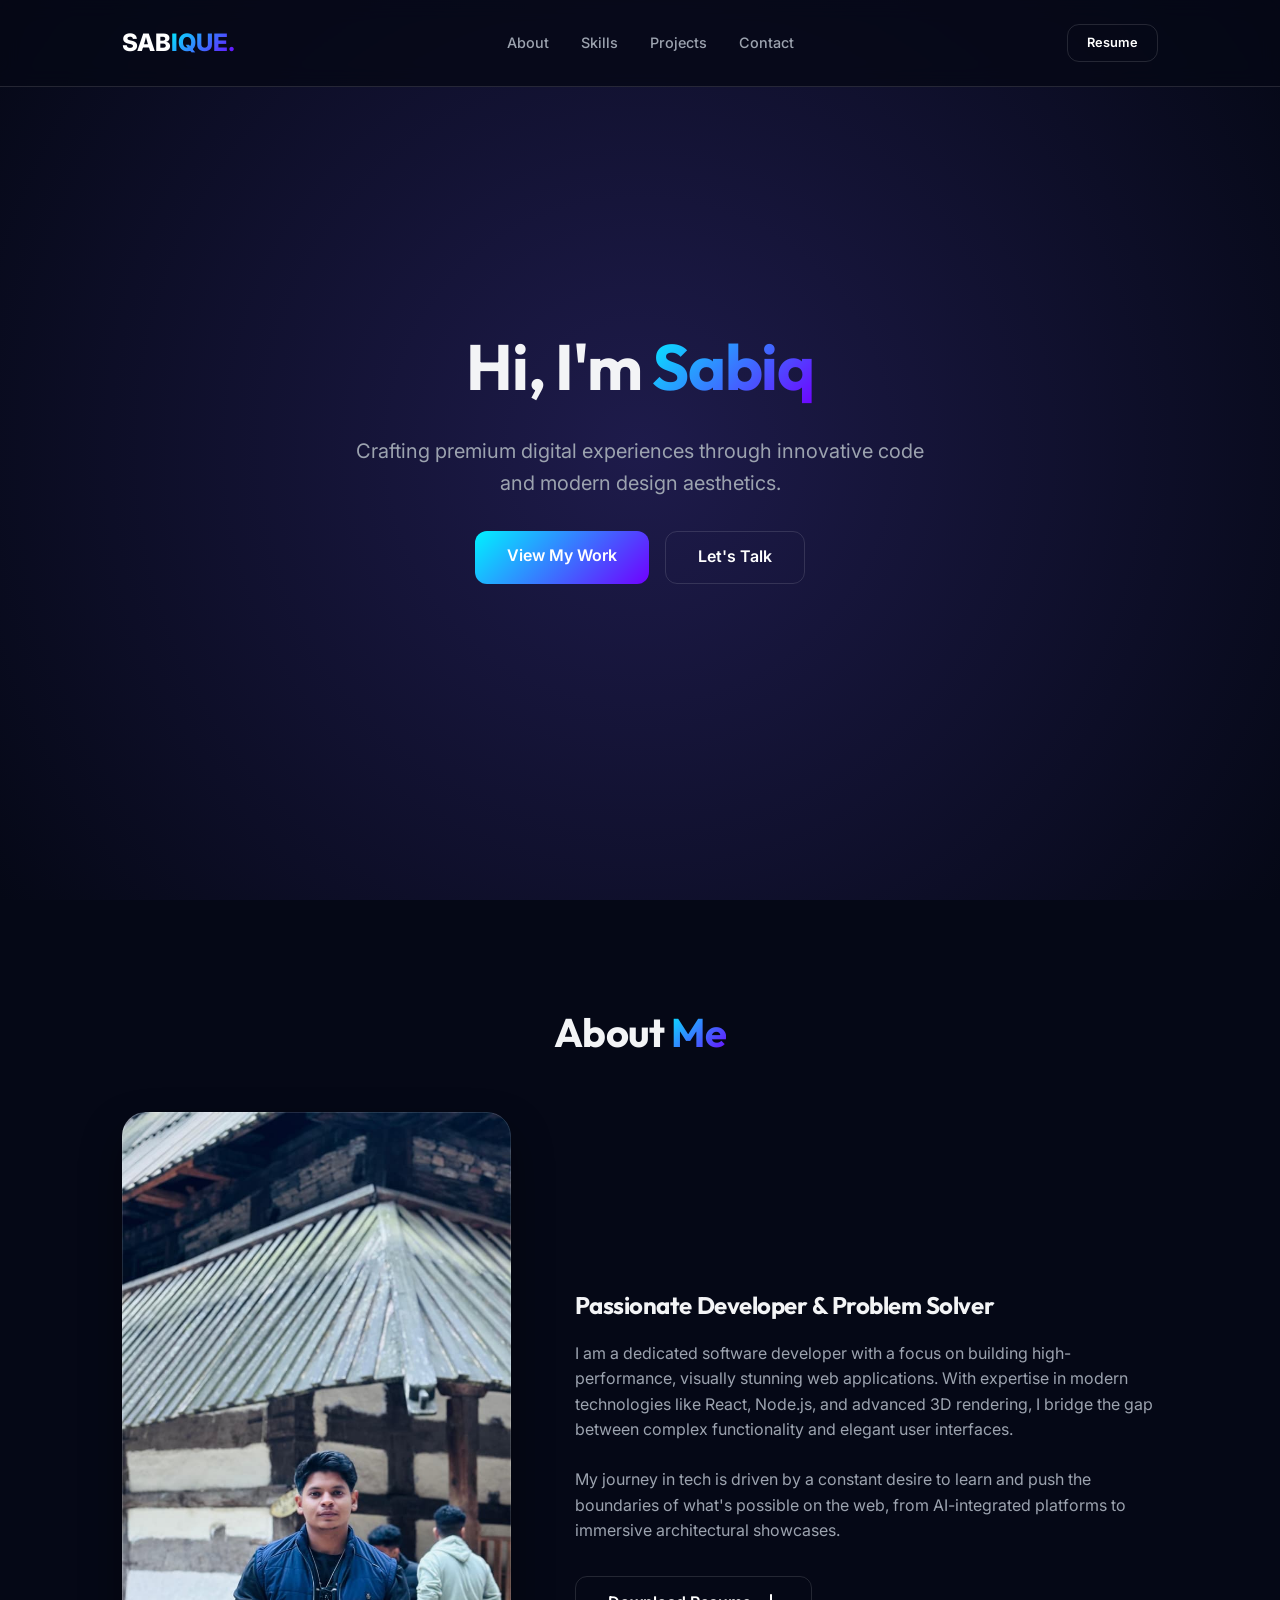
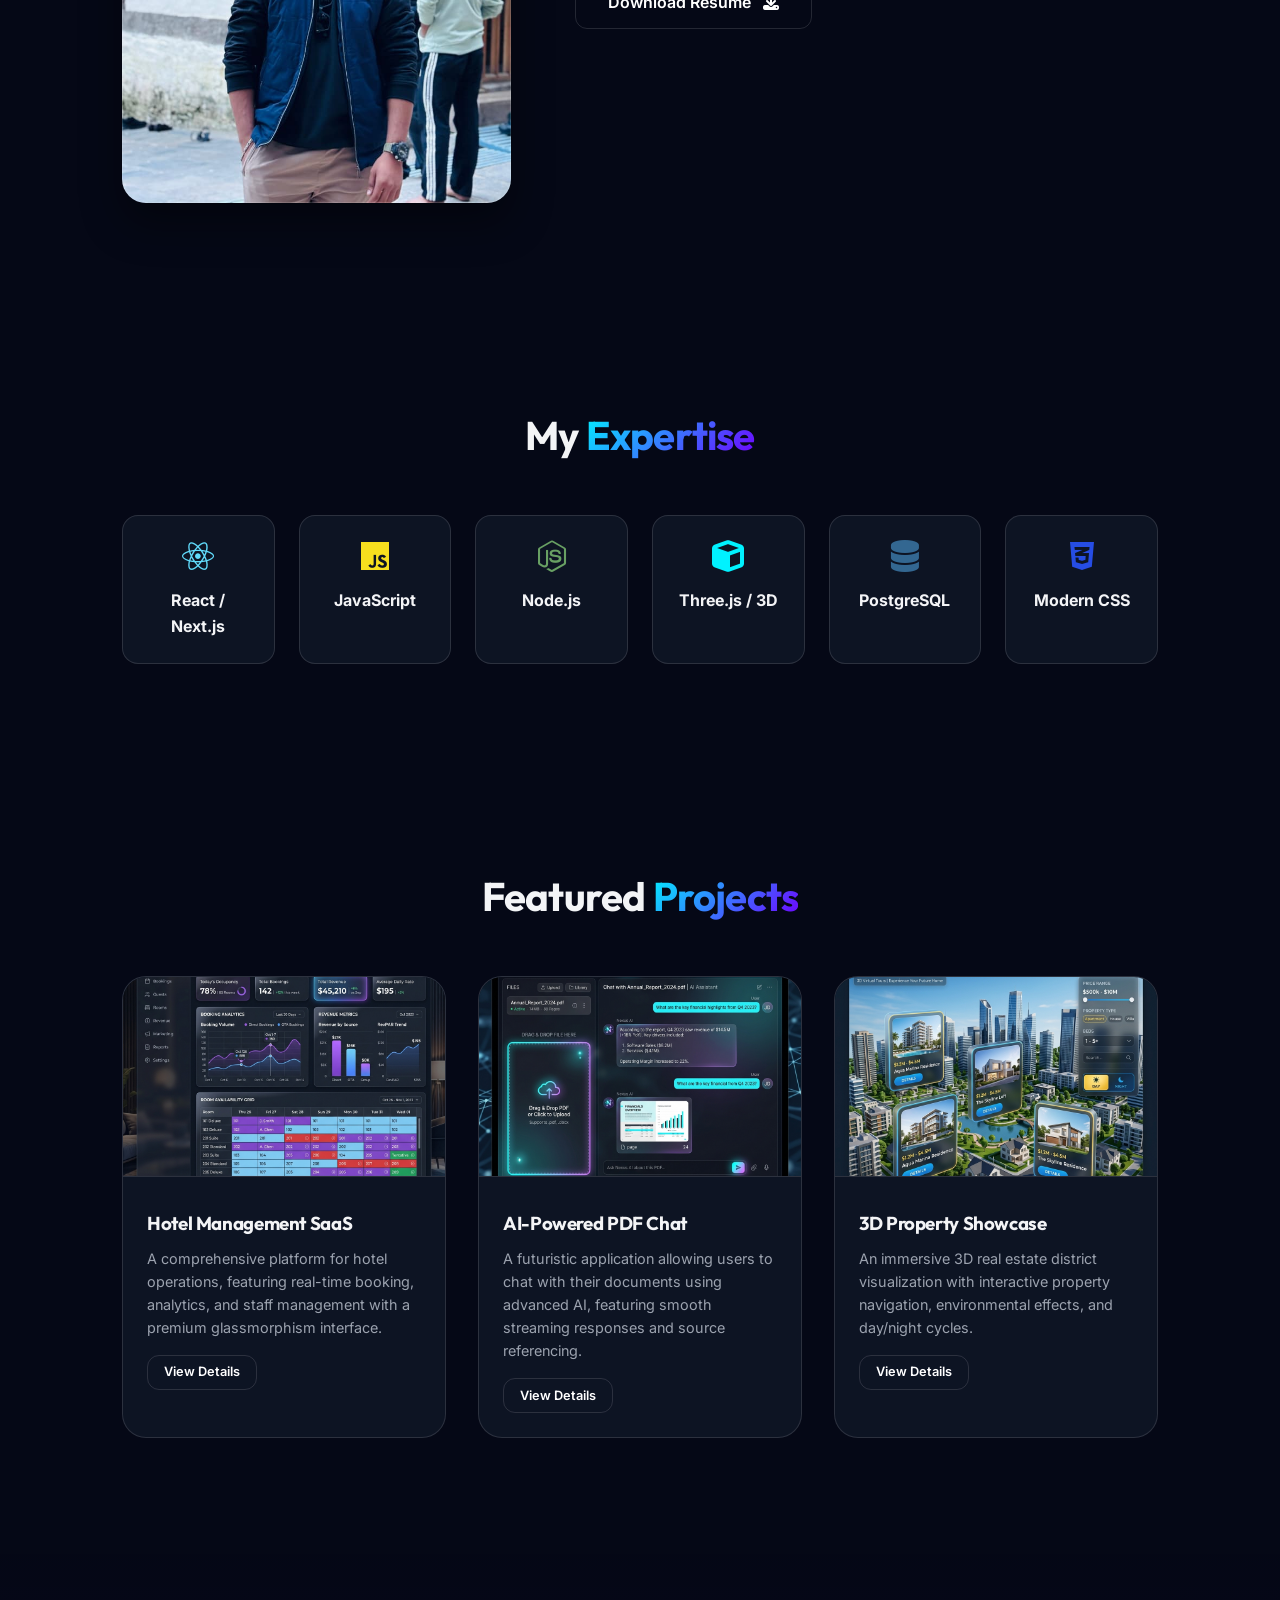
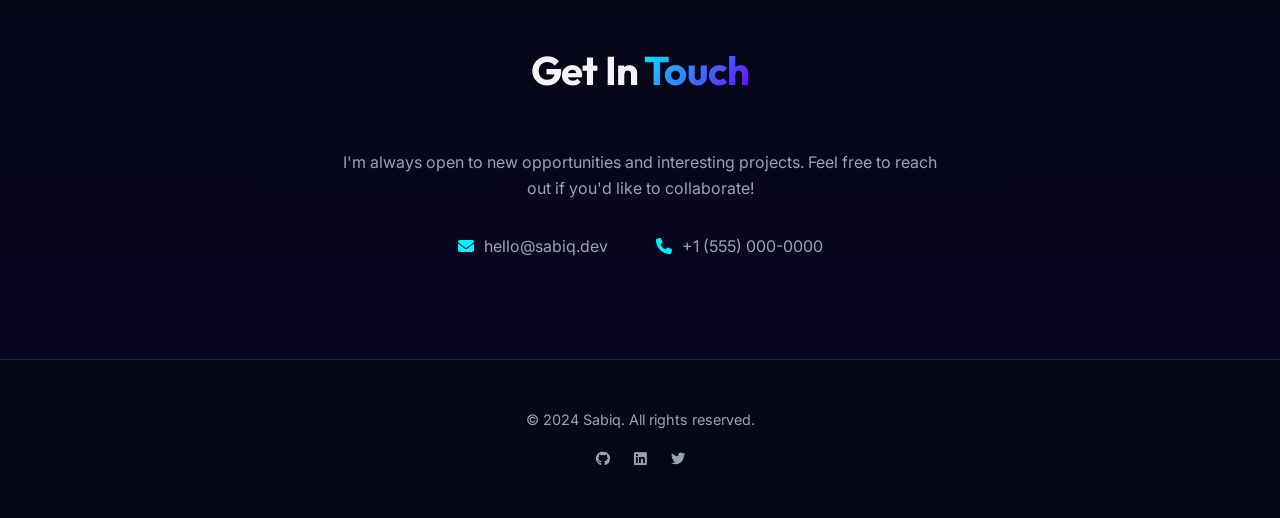
==== index.html @ 51a1b10d "Update portfolio: add downloadable resume and clean up layout" ====
<!DOCTYPE html>
<html lang="en">

<head>
    <meta charset="UTF-8">
    <meta name="viewport" content="width=device-width, initial-scale=1.0">
    <title>Sabique khan | Full Stack Developer Portfolio</title>
    <meta name="description"
        content="Personal portfolio of Sabique , a Full Stack Developer specializing in premium web experiences and AI-powered applications.">

    <!-- Google Fonts -->
    <link rel="preconnect" href="https://fonts.googleapis.com">
    <link rel="preconnect" href="https://fonts.gstatic.com" crossorigin>
    <link href="https://fonts.googleapis.com/css2?family=Inter:wght@400;500;600&family=Outfit:wght@700;800&display=swap"
        rel="stylesheet">

    <!-- Font Awesome for Icons -->
    <link rel="stylesheet" href="https://cdnjs.cloudflare.com/ajax/libs/font-awesome/6.4.0/css/all.min.css">

    <link rel="stylesheet" href="style.css">
</head>

<body>

    <header>
        <div class="container">
            <nav>
                <a href="#" class="logo">SAB<span class="gradient-text">IQUE.</span></a>
                <ul class="nav-links">
                    <li><a href="#about">About</a></li>
                    <li><a href="#skills">Skills</a></li>
                    <li><a href="#projects">Projects</a></li>
                    <li><a href="#contact">Contact</a></li>
                </ul>
                <a href="assets/resume.html" download="Sabique_Khan_Resume.html" class="btn btn-outline" style="padding: 0.5rem 1.2rem; font-size: 0.8rem;">Resume</a>
            </nav>
        </div>
    </header>

    <main>
        <!-- Hero Section -->
        <section class="hero">
            <div class="container">
                <div class="hero-content">
                    <h1>Hi, I'm <span class="gradient-text">Sabiq</span></h1>
                    <p>Crafting premium digital experiences through innovative code and modern design aesthetics.</p>
                    <div style="display: flex; gap: 1rem; justify-content: center;">
                        <a href="#projects" class="btn btn-primary">View My Work</a>
                        <a href="#contact" class="btn btn-outline">Let's Talk</a>
                    </div>
                </div>
            </div>
        </section>

        <!-- About Section -->
        <section id="about" class="section-padding">
            <div class="container">
                <h2 class="section-title">About <span class="gradient-text">Me</span></h2>
                <div class="about-grid">
                    <div class="about-image-container">
                        <img src="assets/profile.png" alt="Sabique - Software Developer">
                    </div>
                    <div class="about-text">
                        <h3>Passionate Developer & Problem Solver</h3>
                        <p>I am a dedicated software developer with a focus on building high-performance, visually
                            stunning web applications. With expertise in modern technologies like React, Node.js, and
                            advanced 3D rendering, I bridge the gap between complex functionality and elegant user
                            interfaces.</p>
                        <p>My journey in tech is driven by a constant desire to learn and push the boundaries of what's
                            possible on the web, from AI-integrated platforms to immersive architectural showcases.</p>
                        <div style="margin-top: 2rem;">
                            <a href="assets/resume.html" download="Sabique_Khan_Resume.html" class="btn btn-outline">Download Resume <i class="fa-solid fa-download"
                                    style="margin-left: 8px;"></i></a>
                        </div>
                    </div>
                </div>
            </div>
        </section>

        <!-- Skills Section -->
        <section id="skills" class="section-padding">
            <div class="container">
                <h2 class="section-title">My <span class="gradient-text">Expertise</span></h2>
                <div class="skills-grid">
                    <div class="skill-card">
                        <i class="fa-brands fa-react" style="color: #61dbfb;"></i>
                        <h4>React / Next.js</h4>
                    </div>
                    <div class="skill-card">
                        <i class="fa-brands fa-js" style="color: #f7df1e;"></i>
                        <h4>JavaScript</h4>
                    </div>
                    <div class="skill-card">
                        <i class="fa-brands fa-node-js" style="color: #68a063;"></i>
                        <h4>Node.js</h4>
                    </div>
                    <div class="skill-card">
                        <i class="fa-solid fa-cube" style="color: #00f2ff;"></i>
                        <h4>Three.js / 3D</h4>
                    </div>
                    <div class="skill-card">
                        <i class="fa-solid fa-database" style="color: #336791;"></i>
                        <h4>PostgreSQL</h4>
                    </div>
                    <div class="skill-card">
                        <i class="fa-brands fa-css3-alt" style="color: #264de4;"></i>
                        <h4>Modern CSS</h4>
                    </div>
                </div>
            </div>
        </section>

        <!-- Projects Section -->
        <section id="projects" class="section-padding">
            <div class="container">
                <h2 class="section-title">Featured <span class="gradient-text">Projects</span></h2>
                <div class="projects-grid">
                    <!-- Project 1 -->
                    <div class="project-card">
                        <img src="assets/project1.png" alt="Hotel Management SaaS" class="project-img">
                        <div class="project-info">
                            <h3>Hotel Management SaaS</h3>
                            <p>A comprehensive platform for hotel operations, featuring real-time booking, analytics,
                                and staff management with a premium glassmorphism interface.</p>
                            <a href="#" class="btn btn-outline" style="padding: 0.4rem 1rem; font-size: 0.8rem;">View
                                Details</a>
                        </div>
                    </div>
                    <!-- Project 2 -->
                    <div class="project-card">
                        <img src="assets/project2.png" alt="AI PDF Chat App" class="project-img">
                        <div class="project-info">
                            <h3>AI-Powered PDF Chat</h3>
                            <p>A futuristic application allowing users to chat with their documents using advanced AI,
                                featuring smooth streaming responses and source referencing.</p>
                            <a href="#" class="btn btn-outline" style="padding: 0.4rem 1rem; font-size: 0.8rem;">View
                                Details</a>
                        </div>
                    </div>
                    <!-- Project 3 -->
                    <div class="project-card">
                        <img src="assets/project3.png" alt="3D Real Estate Showcase" class="project-img">
                        <div class="project-info">
                            <h3>3D Property Showcase</h3>
                            <p>An immersive 3D real estate district visualization with interactive property navigation,
                                environmental effects, and day/night cycles.</p>
                            <a href="#" class="btn btn-outline" style="padding: 0.4rem 1rem; font-size: 0.8rem;">View
                                Details</a>
                        </div>
                    </div>
                </div>
            </div>
        </section>

        <!-- Contact & Resume Section -->
        <section id="contact" class="section-padding cta-section">
            <div class="container">
                <h2 class="section-title">Get In <span class="gradient-text">Touch</span></h2>
                <p style="color: var(--text-secondary); max-width: 600px; margin: 0 auto 2rem;">I'm always open to new
                    opportunities and interesting projects. Feel free to reach out if you'd like to collaborate!</p>

                <div class="contact-info">
                    <div class="contact-item">
                        <i class="fa-solid fa-envelope"></i>
                        <span>hello@sabiq.dev</span>
                    </div>
                    <div class="contact-item">
                        <i class="fa-solid fa-phone"></i>
                        <span>+1 (555) 000-0000</span>
                    </div>
                </div>


            </div>
        </section>
    </main>

    <footer>
        <div class="container">
            <p>&copy; 2024 Sabiq. All rights reserved.</p>
            <div style="margin-top: 1rem; display: flex; justify-content: center; gap: 1.5rem;">
                <a href="#" style="color: var(--text-secondary); text-decoration: none;"><i
                        class="fa-brands fa-github"></i></a>
                <a href="#" style="color: var(--text-secondary); text-decoration: none;"><i
                        class="fa-brands fa-linkedin"></i></a>
                <a href="#" style="color: var(--text-secondary); text-decoration: none;"><i
                        class="fa-brands fa-twitter"></i></a>
            </div>
        </div>
    </footer>

</body>

</html>
---- style.css ----
:root {
  --bg-color: #050816;
  --card-bg: rgba(17, 25, 40, 0.75);
  --glass-border: rgba(255, 255, 255, 0.125);
  --text-primary: #f3f4f6;
  --text-secondary: #9ca3af;
  --accent-primary: #00f2ff;
  --accent-secondary: #7000ff;
  --gradient-main: linear-gradient(135deg, var(--accent-primary), var(--accent-secondary));
  --font-main: 'Inter', system-ui, -apple-system, sans-serif;
  --font-heading: 'Outfit', sans-serif;
}

* {
  margin: 0;
  padding: 0;
  box-sizing: border-box;
}

html {
  scroll-behavior: smooth;
}

body {
  background-color: var(--bg-color);
  color: var(--text-primary);
  font-family: var(--font-main);
  line-height: 1.6;
  overflow-x: hidden;
}

/* Background Animation */
body::before {
  content: '';
  position: fixed;
  top: 0;
  left: 0;
  width: 100%;
  height: 100%;
  background: radial-gradient(circle at 50% 50%, #1e1b4b 0%, #050816 100%);
  z-index: -1;
}

.container {
  max-width: 1100px;
  margin: 0 auto;
  padding: 0 2rem;
}

/* Typography */
h1, h2, h3 {
  font-family: var(--font-heading);
  font-weight: 700;
  letter-spacing: -0.02em;
}

.gradient-text {
  background: var(--gradient-main);
  -webkit-background-clip: text;
  -webkit-text-fill-color: transparent;
  background-clip: text;
}

/* Header & Nav */
header {
  position: fixed;
  top: 0;
  width: 100%;
  padding: 1.5rem 0;
  z-index: 1000;
  background: rgba(5, 8, 22, 0.8);
  backdrop-filter: blur(10px);
  border-bottom: 1px solid var(--glass-border);
}

nav {
  display: flex;
  justify-content: space-between;
  align-items: center;
}

.logo {
  font-size: 1.5rem;
  font-weight: 800;
  text-decoration: none;
  color: #fff;
}

.nav-links {
  display: flex;
  gap: 2rem;
  list-style: none;
}

.nav-links a {
  text-decoration: none;
  color: var(--text-secondary);
  font-size: 0.9rem;
  font-weight: 500;
  transition: color 0.3s ease;
}

.nav-links a:hover {
  color: var(--accent-primary);
}

/* Hero Section */
.hero {
  height: 100vh;
  display: flex;
  align-items: center;
  justify-content: center;
  text-align: center;
}

.hero-content h1 {
  font-size: 4rem;
  margin-bottom: 1rem;
  animation: fadeInDown 0.8s ease-out;
}

.hero-content p {
  font-size: 1.25rem;
  color: var(--text-secondary);
  max-width: 600px;
  margin: 0 auto 2rem;
  animation: fadeInUp 0.8s ease-out 0.2s backwards;
}

/* About Section */
.section-padding {
  padding: 100px 0;
}

.section-title {
  font-size: 2.5rem;
  margin-bottom: 3rem;
  text-align: center;
}

.about-grid {
  display: grid;
  grid-template-columns: 1fr 1.5fr;
  gap: 4rem;
  align-items: center;
}

.about-image-container {
  position: relative;
  border-radius: 24px;
  overflow: hidden;
  box-shadow: 0 20px 40px rgba(0,0,0,0.4);
}

.about-image-container::after {
  content: '';
  position: absolute;
  inset: 0;
  border: 1px solid var(--glass-border);
  border-radius: 24px;
}

.about-image-container img {
  width: 100%;
  display: block;
  transition: transform 0.5s ease;
}

.about-image-container:hover img {
  transform: scale(1.05);
}

.about-text h3 {
  font-size: 1.5rem;
  margin-bottom: 1rem;
}

.about-text p {
  color: var(--text-secondary);
  margin-bottom: 1.5rem;
}

/* Skills Section */
.skills-grid {
  display: grid;
  grid-template-columns: repeat(auto-fit, minmax(150px, 1fr));
  gap: 1.5rem;
}

.skill-card {
  background: var(--card-bg);
  border: 1px solid var(--glass-border);
  padding: 1.5rem;
  border-radius: 16px;
  text-align: center;
  transition: all 0.3s ease;
}

.skill-card:hover {
  transform: translateY(-5px);
  border-color: var(--accent-primary);
  box-shadow: 0 10px 20px rgba(0, 242, 255, 0.1);
}

.skill-card i {
  font-size: 2rem;
  margin-bottom: 1rem;
  display: block;
}

/* Projects Section */
.projects-grid {
  display: grid;
  grid-template-columns: repeat(auto-fit, minmax(320px, 1fr));
  gap: 2rem;
}

.project-card {
  background: var(--card-bg);
  border: 1px solid var(--glass-border);
  border-radius: 24px;
  overflow: hidden;
  transition: all 0.3s ease;
}

.project-card:hover {
  transform: translateY(-10px);
  border-color: var(--accent-secondary);
}

.project-img {
  width: 100%;
  height: 200px;
  object-fit: cover;
  border-bottom: 1px solid var(--glass-border);
}

.project-info {
  padding: 1.5rem;
}

.project-info h3 {
  margin-bottom: 0.5rem;
}

.project-info p {
  color: var(--text-secondary);
  font-size: 0.9rem;
  margin-bottom: 1rem;
}

/* Buttons */
.btn {
  display: inline-block;
  padding: 0.8rem 2rem;
  border-radius: 12px;
  text-decoration: none;
  font-weight: 600;
  transition: all 0.3s ease;
  cursor: pointer;
}

.btn-primary {
  background: var(--gradient-main);
  color: white;
  border: none;
}

.btn-primary:hover {
  opacity: 0.9;
  transform: scale(1.05);
}

.btn-outline {
  border: 1px solid var(--glass-border);
  color: white;
}

.btn-outline:hover {
  background: rgba(255,255,255,0.05);
  border-color: var(--accent-primary);
}

/* Contact & Resume */
.cta-section {
  text-align: center;
  background: linear-gradient(to bottom, transparent, rgba(112, 0, 255, 0.05));
}

.contact-info {
  margin-top: 2rem;
  display: flex;
  justify-content: center;
  gap: 3rem;
}

.contact-item {
  display: flex;
  align-items: center;
  gap: 10px;
  color: var(--text-secondary);
}

.contact-item i {
  color: var(--accent-primary);
}

/* Footer */
footer {
  padding: 3rem 0;
  text-align: center;
  border-top: 1px solid var(--glass-border);
  color: var(--text-secondary);
  font-size: 0.9rem;
}

/* Animations */
@keyframes fadeInDown {
  from { opacity: 0; transform: translateY(-30px); }
  to { opacity: 1; transform: translateY(0); }
}

@keyframes fadeInUp {
  from { opacity: 0; transform: translateY(30px); }
  to { opacity: 1; transform: translateY(0); }
}

/* Responsive */
@media (max-width: 768px) {
  .about-grid { grid-template-columns: 1fr; }
  .hero-content h1 { font-size: 2.5rem; }
  .nav-links { display: none; }
}
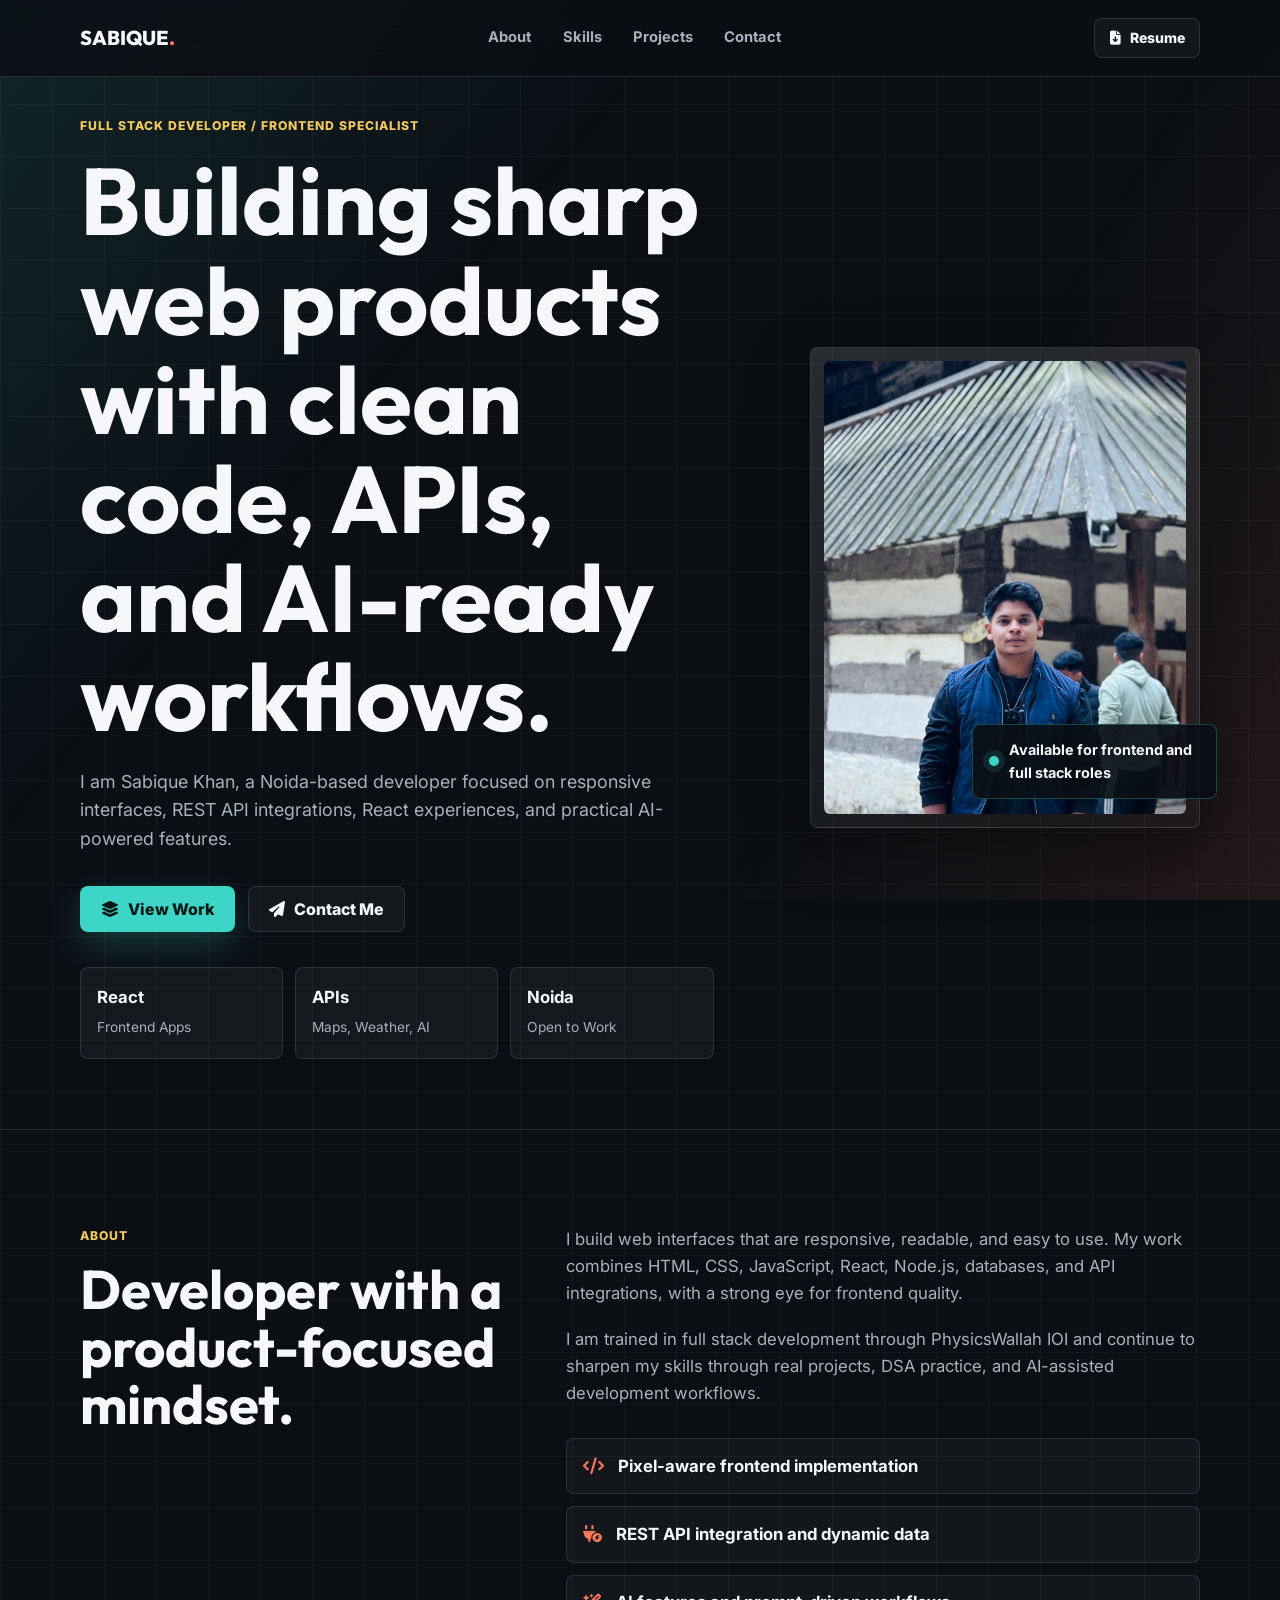
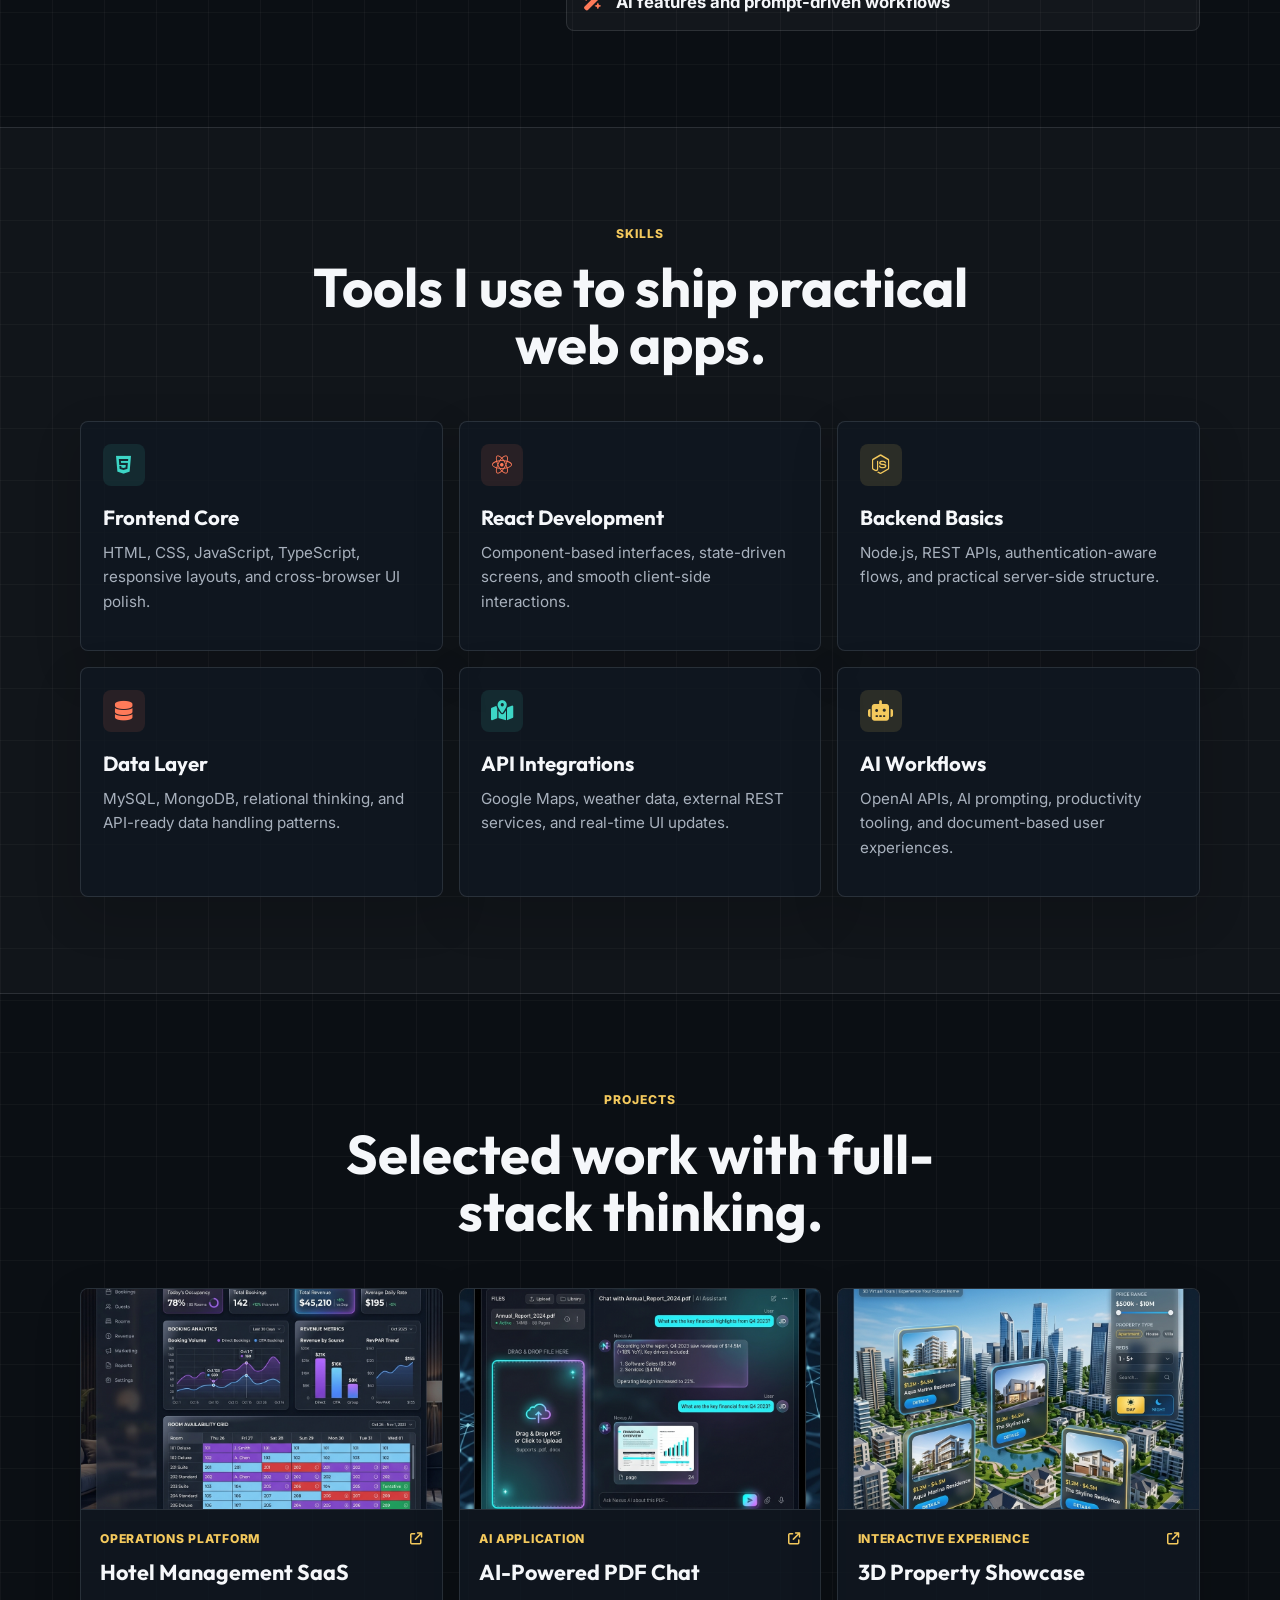
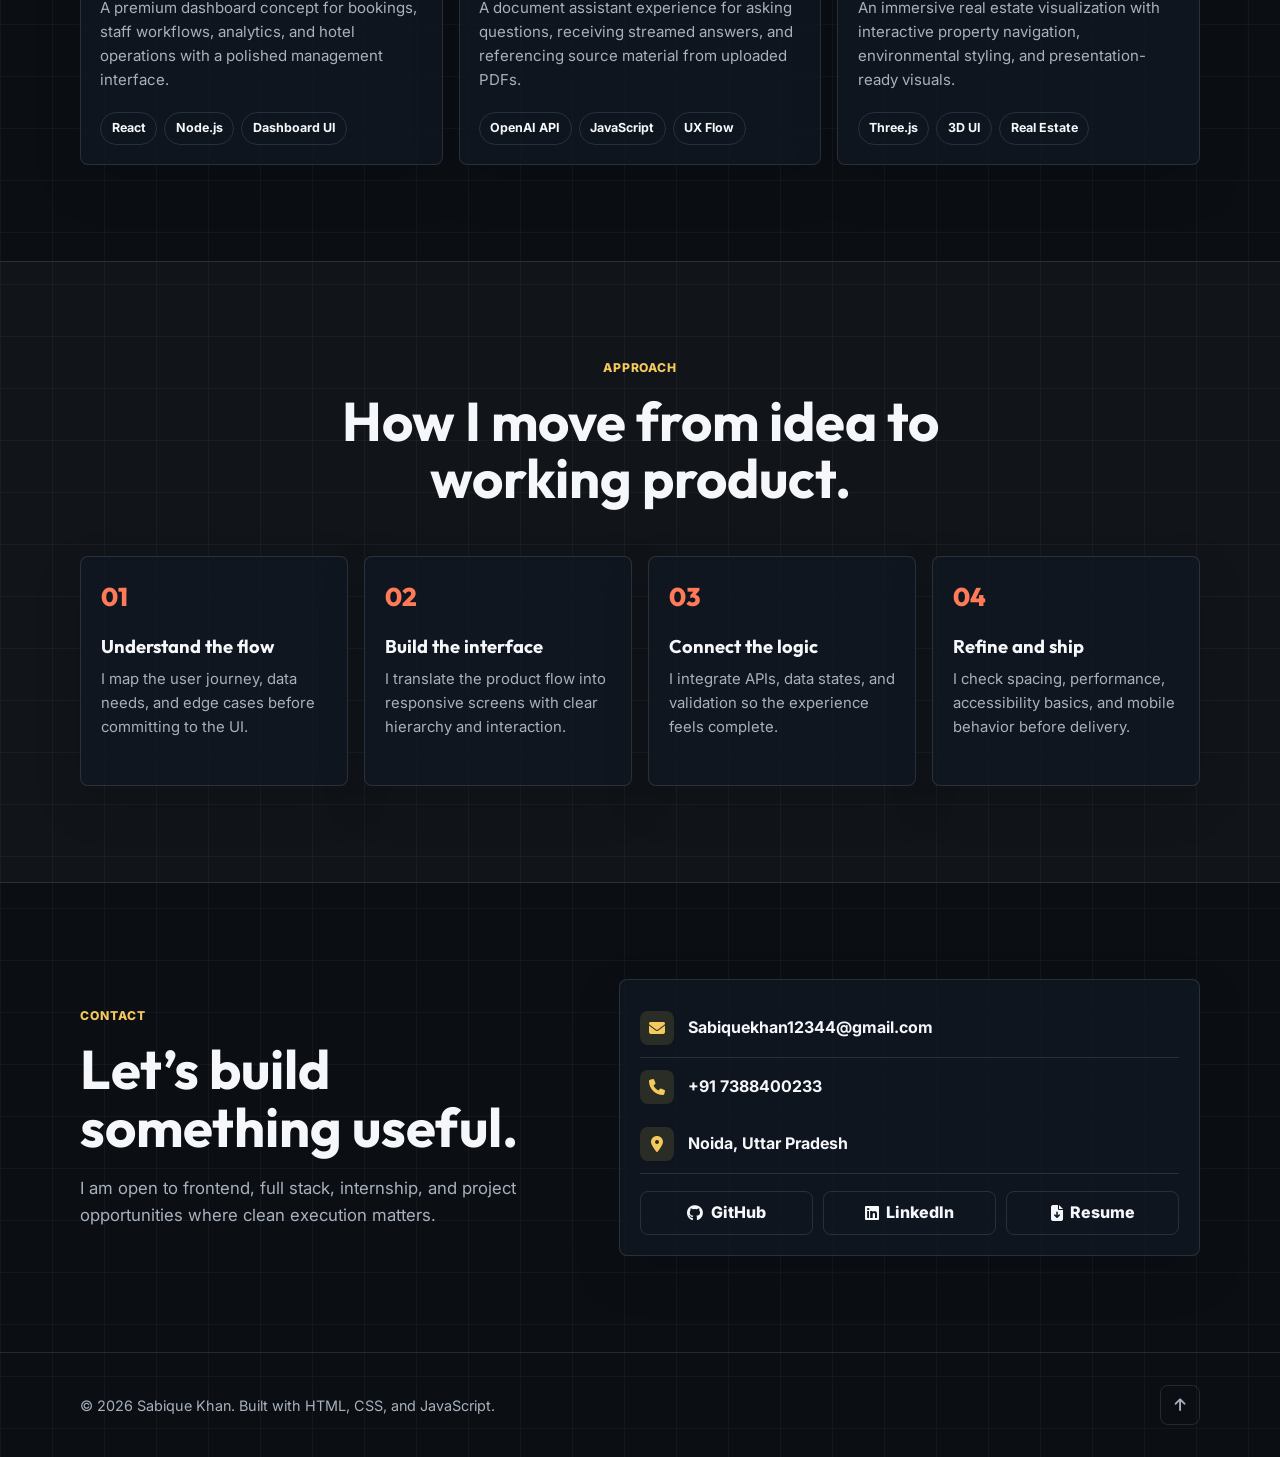
==== commit 84cd6754: "Upgrade portfolio design" ====
--- a/index.html
+++ b/index.html
@@ -4,191 +4,346 @@
 <head>
     <meta charset="UTF-8">
     <meta name="viewport" content="width=device-width, initial-scale=1.0">
-    <title>Sabique khan | Full Stack Developer Portfolio</title>
+    <title>Sabique Khan | Full Stack Developer</title>
     <meta name="description"
-        content="Personal portfolio of Sabique , a Full Stack Developer specializing in premium web experiences and AI-powered applications.">
-
-    <!-- Google Fonts -->
+        content="Portfolio of Sabique Khan, a full stack developer building responsive web apps, API integrations, AI-powered tools, and polished frontend experiences.">
+
     <link rel="preconnect" href="https://fonts.googleapis.com">
     <link rel="preconnect" href="https://fonts.gstatic.com" crossorigin>
-    <link href="https://fonts.googleapis.com/css2?family=Inter:wght@400;500;600&family=Outfit:wght@700;800&display=swap"
+    <link href="https://fonts.googleapis.com/css2?family=Inter:wght@400;500;600;700;800&family=Outfit:wght@700;800&display=swap"
         rel="stylesheet">
-
-    <!-- Font Awesome for Icons -->
     <link rel="stylesheet" href="https://cdnjs.cloudflare.com/ajax/libs/font-awesome/6.4.0/css/all.min.css">
-
     <link rel="stylesheet" href="style.css">
 </head>
 
 <body>
-
-    <header>
+    <a class="skip-link" href="#main">Skip to content</a>
+
+    <header class="site-header">
         <div class="container">
-            <nav>
-                <a href="#" class="logo">SAB<span class="gradient-text">IQUE.</span></a>
+            <nav class="nav" aria-label="Primary navigation">
+                <a href="#" class="logo" aria-label="Sabique Khan home">SABIQUE<span>.</span></a>
+                <button class="nav-toggle" type="button" aria-label="Open navigation" aria-expanded="false">
+                    <i class="fa-solid fa-bars"></i>
+                </button>
                 <ul class="nav-links">
                     <li><a href="#about">About</a></li>
                     <li><a href="#skills">Skills</a></li>
                     <li><a href="#projects">Projects</a></li>
                     <li><a href="#contact">Contact</a></li>
                 </ul>
-                <a href="assets/resume.html" download="Sabique_Khan_Resume.html" class="btn btn-outline" style="padding: 0.5rem 1.2rem; font-size: 0.8rem;">Resume</a>
+                <a href="assets/resume.html" download="Sabique_Khan_Resume.html" class="btn btn-compact btn-outline">
+                    <i class="fa-solid fa-file-arrow-down"></i>
+                    Resume
+                </a>
             </nav>
         </div>
     </header>
 
-    <main>
-        <!-- Hero Section -->
-        <section class="hero">
+    <main id="main">
+        <section class="hero section-band">
+            <div class="container hero-grid">
+                <div class="hero-content">
+                    <p class="eyebrow">Full Stack Developer / Frontend Specialist</p>
+                    <h1>Building sharp web products with clean code, APIs, and AI-ready workflows.</h1>
+                    <p class="hero-copy">
+                        I am Sabique Khan, a Noida-based developer focused on responsive interfaces, REST API
+                        integrations, React experiences, and practical AI-powered features.
+                    </p>
+                    <div class="hero-actions" aria-label="Portfolio actions">
+                        <a href="#projects" class="btn btn-primary">
+                            <i class="fa-solid fa-layer-group"></i>
+                            View Work
+                        </a>
+                        <a href="mailto:Sabiquekhan12344@gmail.com" class="btn btn-outline">
+                            <i class="fa-solid fa-paper-plane"></i>
+                            Contact Me
+                        </a>
+                    </div>
+                    <div class="hero-meta" aria-label="Quick profile facts">
+                        <div>
+                            <strong>React</strong>
+                            <span>Frontend Apps</span>
+                        </div>
+                        <div>
+                            <strong>APIs</strong>
+                            <span>Maps, Weather, AI</span>
+                        </div>
+                        <div>
+                            <strong>Noida</strong>
+                            <span>Open to Work</span>
+                        </div>
+                    </div>
+                </div>
+
+                <div class="hero-visual" aria-label="Sabique Khan profile card">
+                    <img src="assets/profile.png" alt="Sabique Khan portrait">
+                    <div class="availability-card">
+                        <span class="status-dot"></span>
+                        Available for frontend and full stack roles
+                    </div>
+                </div>
+            </div>
+        </section>
+
+        <section id="about" class="section-padding">
+            <div class="container two-column">
+                <div>
+                    <p class="eyebrow">About</p>
+                    <h2 class="section-title align-left">Developer with a product-focused mindset.</h2>
+                </div>
+                <div class="about-copy">
+                    <p>
+                        I build web interfaces that are responsive, readable, and easy to use. My work combines HTML,
+                        CSS, JavaScript, React, Node.js, databases, and API integrations, with a strong eye for frontend
+                        quality.
+                    </p>
+                    <p>
+                        I am trained in full stack development through PhysicsWallah IOI and continue to sharpen my
+                        skills through real projects, DSA practice, and AI-assisted development workflows.
+                    </p>
+                    <div class="about-highlights">
+                        <div>
+                            <i class="fa-solid fa-code"></i>
+                            <span>Pixel-aware frontend implementation</span>
+                        </div>
+                        <div>
+                            <i class="fa-solid fa-plug-circle-bolt"></i>
+                            <span>REST API integration and dynamic data</span>
+                        </div>
+                        <div>
+                            <i class="fa-solid fa-wand-magic-sparkles"></i>
+                            <span>AI features and prompt-driven workflows</span>
+                        </div>
+                    </div>
+                </div>
+            </div>
+        </section>
+
+        <section id="skills" class="section-padding muted-section">
             <div class="container">
-                <div class="hero-content">
-                    <h1>Hi, I'm <span class="gradient-text">Sabiq</span></h1>
-                    <p>Crafting premium digital experiences through innovative code and modern design aesthetics.</p>
-                    <div style="display: flex; gap: 1rem; justify-content: center;">
-                        <a href="#projects" class="btn btn-primary">View My Work</a>
-                        <a href="#contact" class="btn btn-outline">Let's Talk</a>
-                    </div>
-                </div>
-            </div>
-        </section>
-
-        <!-- About Section -->
-        <section id="about" class="section-padding">
-            <div class="container">
-                <h2 class="section-title">About <span class="gradient-text">Me</span></h2>
-                <div class="about-grid">
-                    <div class="about-image-container">
-                        <img src="assets/profile.png" alt="Sabique - Software Developer">
-                    </div>
-                    <div class="about-text">
-                        <h3>Passionate Developer & Problem Solver</h3>
-                        <p>I am a dedicated software developer with a focus on building high-performance, visually
-                            stunning web applications. With expertise in modern technologies like React, Node.js, and
-                            advanced 3D rendering, I bridge the gap between complex functionality and elegant user
-                            interfaces.</p>
-                        <p>My journey in tech is driven by a constant desire to learn and push the boundaries of what's
-                            possible on the web, from AI-integrated platforms to immersive architectural showcases.</p>
-                        <div style="margin-top: 2rem;">
-                            <a href="assets/resume.html" download="Sabique_Khan_Resume.html" class="btn btn-outline">Download Resume <i class="fa-solid fa-download"
-                                    style="margin-left: 8px;"></i></a>
-                        </div>
-                    </div>
-                </div>
-            </div>
-        </section>
-
-        <!-- Skills Section -->
-        <section id="skills" class="section-padding">
-            <div class="container">
-                <h2 class="section-title">My <span class="gradient-text">Expertise</span></h2>
+                <div class="section-heading">
+                    <p class="eyebrow">Skills</p>
+                    <h2 class="section-title">Tools I use to ship practical web apps.</h2>
+                </div>
                 <div class="skills-grid">
-                    <div class="skill-card">
-                        <i class="fa-brands fa-react" style="color: #61dbfb;"></i>
-                        <h4>React / Next.js</h4>
-                    </div>
-                    <div class="skill-card">
-                        <i class="fa-brands fa-js" style="color: #f7df1e;"></i>
-                        <h4>JavaScript</h4>
-                    </div>
-                    <div class="skill-card">
-                        <i class="fa-brands fa-node-js" style="color: #68a063;"></i>
-                        <h4>Node.js</h4>
-                    </div>
-                    <div class="skill-card">
-                        <i class="fa-solid fa-cube" style="color: #00f2ff;"></i>
-                        <h4>Three.js / 3D</h4>
-                    </div>
-                    <div class="skill-card">
-                        <i class="fa-solid fa-database" style="color: #336791;"></i>
-                        <h4>PostgreSQL</h4>
-                    </div>
-                    <div class="skill-card">
-                        <i class="fa-brands fa-css3-alt" style="color: #264de4;"></i>
-                        <h4>Modern CSS</h4>
-                    </div>
-                </div>
-            </div>
-        </section>
-
-        <!-- Projects Section -->
+                    <article class="skill-card">
+                        <i class="fa-brands fa-html5"></i>
+                        <h3>Frontend Core</h3>
+                        <p>HTML, CSS, JavaScript, TypeScript, responsive layouts, and cross-browser UI polish.</p>
+                    </article>
+                    <article class="skill-card">
+                        <i class="fa-brands fa-react"></i>
+                        <h3>React Development</h3>
+                        <p>Component-based interfaces, state-driven screens, and smooth client-side interactions.</p>
+                    </article>
+                    <article class="skill-card">
+                        <i class="fa-brands fa-node-js"></i>
+                        <h3>Backend Basics</h3>
+                        <p>Node.js, REST APIs, authentication-aware flows, and practical server-side structure.</p>
+                    </article>
+                    <article class="skill-card">
+                        <i class="fa-solid fa-database"></i>
+                        <h3>Data Layer</h3>
+                        <p>MySQL, MongoDB, relational thinking, and API-ready data handling patterns.</p>
+                    </article>
+                    <article class="skill-card">
+                        <i class="fa-solid fa-map-location-dot"></i>
+                        <h3>API Integrations</h3>
+                        <p>Google Maps, weather data, external REST services, and real-time UI updates.</p>
+                    </article>
+                    <article class="skill-card">
+                        <i class="fa-solid fa-robot"></i>
+                        <h3>AI Workflows</h3>
+                        <p>OpenAI APIs, AI prompting, productivity tooling, and document-based user experiences.</p>
+                    </article>
+                </div>
+            </div>
+        </section>
+
         <section id="projects" class="section-padding">
             <div class="container">
-                <h2 class="section-title">Featured <span class="gradient-text">Projects</span></h2>
+                <div class="section-heading">
+                    <p class="eyebrow">Projects</p>
+                    <h2 class="section-title">Selected work with full-stack thinking.</h2>
+                </div>
                 <div class="projects-grid">
-                    <!-- Project 1 -->
-                    <div class="project-card">
-                        <img src="assets/project1.png" alt="Hotel Management SaaS" class="project-img">
+                    <article class="project-card">
+                        <a href="assets/project1.png" target="_blank" rel="noopener" class="project-media"
+                            aria-label="Open Hotel Management SaaS preview">
+                            <img src="assets/project1.png" alt="Hotel Management SaaS dashboard preview">
+                        </a>
                         <div class="project-info">
+                            <div class="project-topline">
+                                <span>Operations Platform</span>
+                                <i class="fa-solid fa-arrow-up-right-from-square" aria-hidden="true"></i>
+                            </div>
                             <h3>Hotel Management SaaS</h3>
-                            <p>A comprehensive platform for hotel operations, featuring real-time booking, analytics,
-                                and staff management with a premium glassmorphism interface.</p>
-                            <a href="#" class="btn btn-outline" style="padding: 0.4rem 1rem; font-size: 0.8rem;">View
-                                Details</a>
-                        </div>
-                    </div>
-                    <!-- Project 2 -->
-                    <div class="project-card">
-                        <img src="assets/project2.png" alt="AI PDF Chat App" class="project-img">
+                            <p>
+                                A premium dashboard concept for bookings, staff workflows, analytics, and hotel
+                                operations with a polished management interface.
+                            </p>
+                            <div class="tag-list" aria-label="Project technologies">
+                                <span>React</span>
+                                <span>Node.js</span>
+                                <span>Dashboard UI</span>
+                            </div>
+                        </div>
+                    </article>
+
+                    <article class="project-card">
+                        <a href="assets/project2.png" target="_blank" rel="noopener" class="project-media"
+                            aria-label="Open AI PDF Chat preview">
+                            <img src="assets/project2.png" alt="AI PDF chat application preview">
+                        </a>
                         <div class="project-info">
+                            <div class="project-topline">
+                                <span>AI Application</span>
+                                <i class="fa-solid fa-arrow-up-right-from-square" aria-hidden="true"></i>
+                            </div>
                             <h3>AI-Powered PDF Chat</h3>
-                            <p>A futuristic application allowing users to chat with their documents using advanced AI,
-                                featuring smooth streaming responses and source referencing.</p>
-                            <a href="#" class="btn btn-outline" style="padding: 0.4rem 1rem; font-size: 0.8rem;">View
-                                Details</a>
-                        </div>
-                    </div>
-                    <!-- Project 3 -->
-                    <div class="project-card">
-                        <img src="assets/project3.png" alt="3D Real Estate Showcase" class="project-img">
+                            <p>
+                                A document assistant experience for asking questions, receiving streamed answers, and
+                                referencing source material from uploaded PDFs.
+                            </p>
+                            <div class="tag-list" aria-label="Project technologies">
+                                <span>OpenAI API</span>
+                                <span>JavaScript</span>
+                                <span>UX Flow</span>
+                            </div>
+                        </div>
+                    </article>
+
+                    <article class="project-card">
+                        <a href="assets/project3.png" target="_blank" rel="noopener" class="project-media"
+                            aria-label="Open 3D Property Showcase preview">
+                            <img src="assets/project3.png" alt="3D property showcase interface preview">
+                        </a>
                         <div class="project-info">
+                            <div class="project-topline">
+                                <span>Interactive Experience</span>
+                                <i class="fa-solid fa-arrow-up-right-from-square" aria-hidden="true"></i>
+                            </div>
                             <h3>3D Property Showcase</h3>
-                            <p>An immersive 3D real estate district visualization with interactive property navigation,
-                                environmental effects, and day/night cycles.</p>
-                            <a href="#" class="btn btn-outline" style="padding: 0.4rem 1rem; font-size: 0.8rem;">View
-                                Details</a>
-                        </div>
-                    </div>
-                </div>
-            </div>
-        </section>
-
-        <!-- Contact & Resume Section -->
-        <section id="contact" class="section-padding cta-section">
+                            <p>
+                                An immersive real estate visualization with interactive property navigation,
+                                environmental styling, and presentation-ready visuals.
+                            </p>
+                            <div class="tag-list" aria-label="Project technologies">
+                                <span>Three.js</span>
+                                <span>3D UI</span>
+                                <span>Real Estate</span>
+                            </div>
+                        </div>
+                    </article>
+                </div>
+            </div>
+        </section>
+
+        <section class="section-padding muted-section">
             <div class="container">
-                <h2 class="section-title">Get In <span class="gradient-text">Touch</span></h2>
-                <p style="color: var(--text-secondary); max-width: 600px; margin: 0 auto 2rem;">I'm always open to new
-                    opportunities and interesting projects. Feel free to reach out if you'd like to collaborate!</p>
-
-                <div class="contact-info">
-                    <div class="contact-item">
+                <div class="section-heading">
+                    <p class="eyebrow">Approach</p>
+                    <h2 class="section-title">How I move from idea to working product.</h2>
+                </div>
+                <div class="process-grid">
+                    <article>
+                        <span>01</span>
+                        <h3>Understand the flow</h3>
+                        <p>I map the user journey, data needs, and edge cases before committing to the UI.</p>
+                    </article>
+                    <article>
+                        <span>02</span>
+                        <h3>Build the interface</h3>
+                        <p>I translate the product flow into responsive screens with clear hierarchy and interaction.</p>
+                    </article>
+                    <article>
+                        <span>03</span>
+                        <h3>Connect the logic</h3>
+                        <p>I integrate APIs, data states, and validation so the experience feels complete.</p>
+                    </article>
+                    <article>
+                        <span>04</span>
+                        <h3>Refine and ship</h3>
+                        <p>I check spacing, performance, accessibility basics, and mobile behavior before delivery.</p>
+                    </article>
+                </div>
+            </div>
+        </section>
+
+        <section id="contact" class="section-padding contact-section">
+            <div class="container contact-grid">
+                <div>
+                    <p class="eyebrow">Contact</p>
+                    <h2 class="section-title align-left">Let’s build something useful.</h2>
+                    <p class="contact-copy">
+                        I am open to frontend, full stack, internship, and project opportunities where clean execution
+                        matters.
+                    </p>
+                </div>
+                <div class="contact-panel">
+                    <a href="mailto:Sabiquekhan12344@gmail.com" class="contact-row">
                         <i class="fa-solid fa-envelope"></i>
-                        <span>hello@sabiq.dev</span>
-                    </div>
-                    <div class="contact-item">
+                        <span>Sabiquekhan12344@gmail.com</span>
+                    </a>
+                    <a href="tel:+917388400233" class="contact-row">
                         <i class="fa-solid fa-phone"></i>
-                        <span>+1 (555) 000-0000</span>
-                    </div>
-                </div>
-
-
+                        <span>+91 7388400233</span>
+                    </a>
+                    <div class="contact-row">
+                        <i class="fa-solid fa-location-dot"></i>
+                        <span>Noida, Uttar Pradesh</span>
+                    </div>
+                    <div class="social-links">
+                        <a href="https://github.com/sabiquekhan11" target="_blank" rel="noopener"
+                            aria-label="GitHub profile">
+                            <i class="fa-brands fa-github"></i>
+                            GitHub
+                        </a>
+                        <a href="https://www.linkedin.com/in/sabique-khan-9614b3251/" target="_blank" rel="noopener"
+                            aria-label="LinkedIn profile">
+                            <i class="fa-brands fa-linkedin"></i>
+                            LinkedIn
+                        </a>
+                        <a href="assets/resume.html" download="Sabique_Khan_Resume.html">
+                            <i class="fa-solid fa-file-arrow-down"></i>
+                            Resume
+                        </a>
+                    </div>
+                </div>
             </div>
         </section>
     </main>
 
-    <footer>
-        <div class="container">
-            <p>&copy; 2024 Sabiq. All rights reserved.</p>
-            <div style="margin-top: 1rem; display: flex; justify-content: center; gap: 1.5rem;">
-                <a href="#" style="color: var(--text-secondary); text-decoration: none;"><i
-                        class="fa-brands fa-github"></i></a>
-                <a href="#" style="color: var(--text-secondary); text-decoration: none;"><i
-                        class="fa-brands fa-linkedin"></i></a>
-                <a href="#" style="color: var(--text-secondary); text-decoration: none;"><i
-                        class="fa-brands fa-twitter"></i></a>
-            </div>
+    <footer class="site-footer">
+        <div class="container footer-inner">
+            <p>&copy; 2026 Sabique Khan. Built with HTML, CSS, and JavaScript.</p>
+            <a href="#" aria-label="Back to top">
+                <i class="fa-solid fa-arrow-up"></i>
+            </a>
         </div>
     </footer>
 
+    <script>
+        const navToggle = document.querySelector('.nav-toggle');
+        const navLinks = document.querySelector('.nav-links');
+
+        navToggle.addEventListener('click', () => {
+            const isOpen = navLinks.classList.toggle('is-open');
+            navToggle.setAttribute('aria-expanded', String(isOpen));
+            navToggle.innerHTML = isOpen
+                ? '<i class="fa-solid fa-xmark"></i>'
+                : '<i class="fa-solid fa-bars"></i>';
+        });
+
+        navLinks.querySelectorAll('a').forEach((link) => {
+            link.addEventListener('click', () => {
+                navLinks.classList.remove('is-open');
+                navToggle.setAttribute('aria-expanded', 'false');
+                navToggle.innerHTML = '<i class="fa-solid fa-bars"></i>';
+            });
+        });
+    </script>
 </body>
 
 </html>
--- a/style.css
+++ b/style.css
@@ -1,333 +1,816 @@
 :root {
-  --bg-color: #050816;
-  --card-bg: rgba(17, 25, 40, 0.75);
-  --glass-border: rgba(255, 255, 255, 0.125);
-  --text-primary: #f3f4f6;
-  --text-secondary: #9ca3af;
-  --accent-primary: #00f2ff;
-  --accent-secondary: #7000ff;
-  --gradient-main: linear-gradient(135deg, var(--accent-primary), var(--accent-secondary));
-  --font-main: 'Inter', system-ui, -apple-system, sans-serif;
-  --font-heading: 'Outfit', sans-serif;
+  --bg: #0b0f14;
+  --surface: #111821;
+  --surface-muted: #151f29;
+  --border: rgba(231, 236, 242, 0.12);
+  --text: #f5f7fa;
+  --text-muted: #a8b1bd;
+  --teal: #3dd6c6;
+  --coral: #ff7a59;
+  --gold: #f4c95d;
+  --ink: #080b10;
+  --shadow: 0 24px 70px rgba(0, 0, 0, 0.28);
+  --font-main: 'Inter', system-ui, -apple-system, BlinkMacSystemFont, 'Segoe UI', sans-serif;
+  --font-heading: 'Outfit', var(--font-main);
 }
 
 * {
+  box-sizing: border-box;
   margin: 0;
   padding: 0;
-  box-sizing: border-box;
 }
 
 html {
   scroll-behavior: smooth;
+  scroll-padding-top: 96px;
 }
 
 body {
-  background-color: var(--bg-color);
-  color: var(--text-primary);
+  min-height: 100vh;
+  background:
+    linear-gradient(90deg, rgba(255, 255, 255, 0.035) 1px, transparent 1px),
+    linear-gradient(180deg, rgba(255, 255, 255, 0.03) 1px, transparent 1px),
+    var(--bg);
+  background-size: 52px 52px;
+  color: var(--text);
   font-family: var(--font-main);
   line-height: 1.6;
   overflow-x: hidden;
 }
 
-/* Background Animation */
 body::before {
   content: '';
+  position: fixed;
+  inset: 0;
+  z-index: -1;
+  background:
+    linear-gradient(130deg, rgba(61, 214, 198, 0.12), transparent 35%),
+    linear-gradient(300deg, rgba(255, 122, 89, 0.1), transparent 32%);
+}
+
+img {
+  max-width: 100%;
+  display: block;
+}
+
+a {
+  color: inherit;
+}
+
+.container {
+  width: min(1120px, calc(100% - 40px));
+  margin: 0 auto;
+}
+
+.skip-link {
+  position: fixed;
+  top: 12px;
+  left: 12px;
+  z-index: 2000;
+  transform: translateY(-140%);
+  background: var(--text);
+  color: var(--ink);
+  padding: 0.7rem 1rem;
+  border-radius: 6px;
+  font-weight: 700;
+  text-decoration: none;
+}
+
+.skip-link:focus {
+  transform: translateY(0);
+}
+
+h1,
+h2,
+h3 {
+  font-family: var(--font-heading);
+  letter-spacing: 0;
+  line-height: 1.05;
+}
+
+.site-header {
   position: fixed;
   top: 0;
   left: 0;
   width: 100%;
-  height: 100%;
-  background: radial-gradient(circle at 50% 50%, #1e1b4b 0%, #050816 100%);
-  z-index: -1;
-}
-
-.container {
-  max-width: 1100px;
-  margin: 0 auto;
-  padding: 0 2rem;
-}
-
-/* Typography */
-h1, h2, h3 {
+  z-index: 1000;
+  border-bottom: 1px solid var(--border);
+  background: rgba(11, 15, 20, 0.84);
+  backdrop-filter: blur(18px);
+}
+
+.nav {
+  min-height: 76px;
+  display: flex;
+  align-items: center;
+  justify-content: space-between;
+  gap: 1.5rem;
+}
+
+.logo {
+  color: var(--text);
   font-family: var(--font-heading);
-  font-weight: 700;
-  letter-spacing: -0.02em;
-}
-
-.gradient-text {
-  background: var(--gradient-main);
-  -webkit-background-clip: text;
-  -webkit-text-fill-color: transparent;
-  background-clip: text;
-}
-
-/* Header & Nav */
-header {
-  position: fixed;
-  top: 0;
-  width: 100%;
-  padding: 1.5rem 0;
-  z-index: 1000;
-  background: rgba(5, 8, 22, 0.8);
-  backdrop-filter: blur(10px);
-  border-bottom: 1px solid var(--glass-border);
-}
-
-nav {
-  display: flex;
-  justify-content: space-between;
-  align-items: center;
-}
-
-.logo {
-  font-size: 1.5rem;
+  font-size: 1.25rem;
   font-weight: 800;
   text-decoration: none;
-  color: #fff;
+}
+
+.logo span {
+  color: var(--coral);
 }
 
 .nav-links {
   display: flex;
-  gap: 2rem;
+  align-items: center;
+  gap: 0.35rem;
   list-style: none;
 }
 
 .nav-links a {
+  display: inline-flex;
+  min-height: 40px;
+  align-items: center;
+  padding: 0 0.8rem;
+  border-radius: 6px;
+  color: var(--text-muted);
+  font-size: 0.92rem;
+  font-weight: 700;
   text-decoration: none;
-  color: var(--text-secondary);
+  transition: 180ms ease;
+}
+
+.nav-links a:hover,
+.nav-links a:focus-visible {
+  background: rgba(255, 255, 255, 0.06);
+  color: var(--text);
+}
+
+.nav-toggle {
+  display: none;
+  width: 42px;
+  height: 42px;
+  place-items: center;
+  border: 1px solid var(--border);
+  border-radius: 6px;
+  background: rgba(255, 255, 255, 0.04);
+  color: var(--text);
+  cursor: pointer;
+}
+
+.btn {
+  display: inline-flex;
+  min-height: 46px;
+  align-items: center;
+  justify-content: center;
+  gap: 0.55rem;
+  border-radius: 8px;
+  padding: 0.78rem 1.25rem;
+  font-weight: 800;
+  line-height: 1;
+  text-decoration: none;
+  transition: 180ms ease;
+}
+
+.btn-compact {
+  min-height: 40px;
+  padding: 0.62rem 0.9rem;
+  font-size: 0.88rem;
+}
+
+.btn-primary {
+  border: 1px solid rgba(61, 214, 198, 0.3);
+  background: var(--teal);
+  color: #021817;
+  box-shadow: 0 14px 34px rgba(61, 214, 198, 0.2);
+}
+
+.btn-primary:hover,
+.btn-primary:focus-visible {
+  transform: translateY(-2px);
+  background: #72eadf;
+}
+
+.btn-outline {
+  border: 1px solid var(--border);
+  background: rgba(255, 255, 255, 0.04);
+  color: var(--text);
+}
+
+.btn-outline:hover,
+.btn-outline:focus-visible {
+  transform: translateY(-2px);
+  border-color: rgba(255, 255, 255, 0.26);
+  background: rgba(255, 255, 255, 0.08);
+}
+
+.section-band {
+  border-bottom: 1px solid var(--border);
+}
+
+.hero {
+  min-height: 100vh;
+  display: flex;
+  align-items: center;
+  padding: 116px 0 70px;
+}
+
+.hero-grid {
+  display: grid;
+  grid-template-columns: minmax(0, 1.08fr) minmax(320px, 0.72fr);
+  gap: 4rem;
+  align-items: center;
+}
+
+.hero-content {
+  max-width: 760px;
+}
+
+.eyebrow {
+  margin-bottom: 1rem;
+  color: var(--gold);
+  font-size: 0.76rem;
+  font-weight: 800;
+  letter-spacing: 0.08em;
+  text-transform: uppercase;
+}
+
+.hero h1 {
+  max-width: 800px;
+  font-size: clamp(3rem, 8vw, 5.9rem);
+}
+
+.hero-copy {
+  max-width: 640px;
+  margin-top: 1.35rem;
+  color: var(--text-muted);
+  font-size: 1.12rem;
+}
+
+.hero-actions {
+  display: flex;
+  flex-wrap: wrap;
+  gap: 0.85rem;
+  margin-top: 2rem;
+}
+
+.hero-meta {
+  display: grid;
+  grid-template-columns: repeat(3, minmax(0, 1fr));
+  gap: 0.75rem;
+  max-width: 650px;
+  margin-top: 2.2rem;
+}
+
+.hero-meta div {
+  min-height: 92px;
+  padding: 1rem;
+  border: 1px solid var(--border);
+  border-radius: 8px;
+  background: rgba(255, 255, 255, 0.045);
+}
+
+.hero-meta strong,
+.hero-meta span {
+  display: block;
+}
+
+.hero-meta strong {
+  color: var(--text);
+  font-size: 1.05rem;
+}
+
+.hero-meta span {
+  margin-top: 0.35rem;
+  color: var(--text-muted);
+  font-size: 0.86rem;
+}
+
+.hero-visual {
+  position: relative;
+  width: min(100%, 390px);
+  justify-self: end;
+  padding: 0.8rem;
+  border: 1px solid var(--border);
+  border-radius: 8px;
+  background: linear-gradient(160deg, rgba(255, 255, 255, 0.12), rgba(255, 255, 255, 0.03));
+  box-shadow: var(--shadow);
+}
+
+.hero-visual img {
+  width: 100%;
+  aspect-ratio: 4 / 5;
+  border-radius: 6px;
+  object-fit: cover;
+}
+
+.availability-card {
+  position: absolute;
+  right: -18px;
+  bottom: 28px;
+  display: flex;
+  max-width: 245px;
+  align-items: center;
+  gap: 0.65rem;
+  padding: 0.85rem 1rem;
+  border: 1px solid rgba(61, 214, 198, 0.28);
+  border-radius: 8px;
+  background: rgba(10, 16, 22, 0.92);
+  box-shadow: var(--shadow);
+  color: var(--text);
   font-size: 0.9rem;
-  font-weight: 500;
-  transition: color 0.3s ease;
-}
-
-.nav-links a:hover {
-  color: var(--accent-primary);
-}
-
-/* Hero Section */
-.hero {
-  height: 100vh;
-  display: flex;
-  align-items: center;
-  justify-content: center;
+  font-weight: 700;
+}
+
+.status-dot {
+  width: 10px;
+  height: 10px;
+  flex: 0 0 auto;
+  border-radius: 50%;
+  background: var(--teal);
+  box-shadow: 0 0 0 6px rgba(61, 214, 198, 0.12);
+}
+
+.section-padding {
+  padding: 96px 0;
+}
+
+.muted-section {
+  border-block: 1px solid var(--border);
+  background: rgba(255, 255, 255, 0.028);
+}
+
+.section-heading {
+  max-width: 720px;
+  margin: 0 auto 3rem;
   text-align: center;
 }
 
-.hero-content h1 {
-  font-size: 4rem;
-  margin-bottom: 1rem;
-  animation: fadeInDown 0.8s ease-out;
-}
-
-.hero-content p {
-  font-size: 1.25rem;
-  color: var(--text-secondary);
-  max-width: 600px;
-  margin: 0 auto 2rem;
-  animation: fadeInUp 0.8s ease-out 0.2s backwards;
-}
-
-/* About Section */
-.section-padding {
-  padding: 100px 0;
-}
-
 .section-title {
-  font-size: 2.5rem;
-  margin-bottom: 3rem;
-  text-align: center;
-}
-
-.about-grid {
+  color: var(--text);
+  font-size: clamp(2.1rem, 5vw, 3.4rem);
+}
+
+.align-left {
+  text-align: left;
+}
+
+.two-column {
   display: grid;
-  grid-template-columns: 1fr 1.5fr;
+  grid-template-columns: 0.8fr 1.2fr;
   gap: 4rem;
-  align-items: center;
-}
-
-.about-image-container {
-  position: relative;
-  border-radius: 24px;
-  overflow: hidden;
-  box-shadow: 0 20px 40px rgba(0,0,0,0.4);
-}
-
-.about-image-container::after {
-  content: '';
-  position: absolute;
-  inset: 0;
-  border: 1px solid var(--glass-border);
-  border-radius: 24px;
-}
-
-.about-image-container img {
-  width: 100%;
-  display: block;
-  transition: transform 0.5s ease;
-}
-
-.about-image-container:hover img {
-  transform: scale(1.05);
-}
-
-.about-text h3 {
-  font-size: 1.5rem;
-  margin-bottom: 1rem;
-}
-
-.about-text p {
-  color: var(--text-secondary);
-  margin-bottom: 1.5rem;
-}
-
-/* Skills Section */
+  align-items: start;
+}
+
+.about-copy {
+  color: var(--text-muted);
+  font-size: 1.05rem;
+}
+
+.about-copy p + p {
+  margin-top: 1.2rem;
+}
+
+.about-highlights {
+  display: grid;
+  gap: 0.75rem;
+  margin-top: 2rem;
+}
+
+.about-highlights div {
+  display: flex;
+  align-items: center;
+  gap: 0.85rem;
+  min-height: 56px;
+  padding: 0.85rem 1rem;
+  border: 1px solid var(--border);
+  border-radius: 8px;
+  background: rgba(255, 255, 255, 0.035);
+  color: var(--text);
+  font-weight: 700;
+}
+
+.about-highlights i {
+  color: var(--coral);
+}
+
 .skills-grid {
   display: grid;
-  grid-template-columns: repeat(auto-fit, minmax(150px, 1fr));
-  gap: 1.5rem;
+  grid-template-columns: repeat(3, minmax(0, 1fr));
+  gap: 1rem;
+}
+
+.skill-card,
+.project-card,
+.process-grid article,
+.contact-panel {
+  border: 1px solid var(--border);
+  border-radius: 8px;
+  background: rgba(17, 24, 33, 0.82);
+  box-shadow: 0 18px 48px rgba(0, 0, 0, 0.16);
 }
 
 .skill-card {
-  background: var(--card-bg);
-  border: 1px solid var(--glass-border);
-  padding: 1.5rem;
-  border-radius: 16px;
-  text-align: center;
-  transition: all 0.3s ease;
+  min-height: 230px;
+  padding: 1.35rem;
+  transition: 180ms ease;
 }
 
 .skill-card:hover {
-  transform: translateY(-5px);
-  border-color: var(--accent-primary);
-  box-shadow: 0 10px 20px rgba(0, 242, 255, 0.1);
+  transform: translateY(-4px);
+  border-color: rgba(61, 214, 198, 0.36);
 }
 
 .skill-card i {
-  font-size: 2rem;
-  margin-bottom: 1rem;
-  display: block;
-}
-
-/* Projects Section */
+  display: inline-grid;
+  width: 42px;
+  height: 42px;
+  place-items: center;
+  margin-bottom: 1.35rem;
+  border-radius: 8px;
+  background: rgba(61, 214, 198, 0.1);
+  color: var(--teal);
+  font-size: 1.25rem;
+}
+
+.skill-card:nth-child(2n) i {
+  background: rgba(255, 122, 89, 0.1);
+  color: var(--coral);
+}
+
+.skill-card:nth-child(3n) i {
+  background: rgba(244, 201, 93, 0.12);
+  color: var(--gold);
+}
+
+.skill-card h3 {
+  font-size: 1.28rem;
+}
+
+.skill-card p {
+  margin-top: 0.75rem;
+  color: var(--text-muted);
+  font-size: 0.95rem;
+}
+
 .projects-grid {
   display: grid;
-  grid-template-columns: repeat(auto-fit, minmax(320px, 1fr));
-  gap: 2rem;
+  grid-template-columns: repeat(3, minmax(0, 1fr));
+  gap: 1rem;
 }
 
 .project-card {
-  background: var(--card-bg);
-  border: 1px solid var(--glass-border);
-  border-radius: 24px;
   overflow: hidden;
-  transition: all 0.3s ease;
+  transition: 180ms ease;
 }
 
 .project-card:hover {
-  transform: translateY(-10px);
-  border-color: var(--accent-secondary);
-}
-
-.project-img {
+  transform: translateY(-5px);
+  border-color: rgba(255, 122, 89, 0.32);
+}
+
+.project-media {
+  display: block;
+  overflow: hidden;
+  border-bottom: 1px solid var(--border);
+}
+
+.project-media img {
   width: 100%;
-  height: 200px;
+  height: 220px;
   object-fit: cover;
-  border-bottom: 1px solid var(--glass-border);
+  transition: 240ms ease;
+}
+
+.project-card:hover .project-media img {
+  transform: scale(1.04);
 }
 
 .project-info {
-  padding: 1.5rem;
+  padding: 1.2rem;
+}
+
+.project-topline {
+  display: flex;
+  align-items: center;
+  justify-content: space-between;
+  gap: 1rem;
+  margin-bottom: 0.8rem;
+  color: var(--gold);
+  font-size: 0.76rem;
+  font-weight: 800;
+  letter-spacing: 0.06em;
+  text-transform: uppercase;
 }
 
 .project-info h3 {
-  margin-bottom: 0.5rem;
+  font-size: 1.35rem;
 }
 
 .project-info p {
-  color: var(--text-secondary);
+  margin-top: 0.75rem;
+  color: var(--text-muted);
+  font-size: 0.94rem;
+}
+
+.tag-list {
+  display: flex;
+  flex-wrap: wrap;
+  gap: 0.45rem;
+  margin-top: 1.2rem;
+}
+
+.tag-list span {
+  display: inline-flex;
+  min-height: 30px;
+  align-items: center;
+  border: 1px solid var(--border);
+  border-radius: 999px;
+  padding: 0.35rem 0.65rem;
+  color: var(--text);
+  font-size: 0.78rem;
+  font-weight: 700;
+}
+
+.process-grid {
+  display: grid;
+  grid-template-columns: repeat(4, minmax(0, 1fr));
+  gap: 1rem;
+}
+
+.process-grid article {
+  min-height: 230px;
+  padding: 1.25rem;
+}
+
+.process-grid span {
+  color: var(--coral);
+  font-family: var(--font-heading);
+  font-size: 1.6rem;
+  font-weight: 800;
+}
+
+.process-grid h3 {
+  margin-top: 1.2rem;
+  font-size: 1.15rem;
+}
+
+.process-grid p {
+  margin-top: 0.75rem;
+  color: var(--text-muted);
+  font-size: 0.93rem;
+}
+
+.contact-section {
+  border-bottom: 1px solid var(--border);
+}
+
+.contact-grid {
+  display: grid;
+  grid-template-columns: 0.9fr 1.1fr;
+  gap: 4rem;
+  align-items: center;
+}
+
+.contact-copy {
+  max-width: 520px;
+  margin-top: 1.2rem;
+  color: var(--text-muted);
+  font-size: 1.05rem;
+}
+
+.contact-panel {
+  padding: 1.25rem;
+}
+
+.contact-row {
+  display: flex;
+  align-items: center;
+  gap: 0.85rem;
+  min-height: 58px;
+  border-bottom: 1px solid var(--border);
+  color: var(--text);
+  font-weight: 700;
+  text-decoration: none;
+}
+
+.contact-row:last-of-type {
+  border-bottom: 0;
+}
+
+.contact-row i {
+  display: inline-grid;
+  width: 34px;
+  height: 34px;
+  flex: 0 0 auto;
+  place-items: center;
+  border-radius: 8px;
+  background: rgba(244, 201, 93, 0.12);
+  color: var(--gold);
+}
+
+.contact-row[href]:hover span,
+.contact-row[href]:focus-visible span {
+  color: var(--teal);
+}
+
+.social-links {
+  display: grid;
+  grid-template-columns: repeat(3, minmax(0, 1fr));
+  gap: 0.65rem;
+  margin-top: 1.1rem;
+}
+
+.social-links a {
+  display: inline-flex;
+  min-height: 44px;
+  align-items: center;
+  justify-content: center;
+  gap: 0.45rem;
+  border: 1px solid var(--border);
+  border-radius: 8px;
+  color: var(--text);
+  font-weight: 800;
+  text-decoration: none;
+  transition: 180ms ease;
+}
+
+.social-links a:hover,
+.social-links a:focus-visible {
+  transform: translateY(-2px);
+  border-color: rgba(61, 214, 198, 0.36);
+  background: rgba(255, 255, 255, 0.06);
+}
+
+.site-footer {
+  padding: 2rem 0;
+  color: var(--text-muted);
+}
+
+.footer-inner {
+  display: flex;
+  align-items: center;
+  justify-content: space-between;
+  gap: 1rem;
   font-size: 0.9rem;
-  margin-bottom: 1rem;
-}
-
-/* Buttons */
-.btn {
-  display: inline-block;
-  padding: 0.8rem 2rem;
-  border-radius: 12px;
+}
+
+.footer-inner a {
+  display: inline-grid;
+  width: 40px;
+  height: 40px;
+  place-items: center;
+  border: 1px solid var(--border);
+  border-radius: 8px;
   text-decoration: none;
-  font-weight: 600;
-  transition: all 0.3s ease;
-  cursor: pointer;
-}
-
-.btn-primary {
-  background: var(--gradient-main);
-  color: white;
-  border: none;
-}
-
-.btn-primary:hover {
-  opacity: 0.9;
-  transform: scale(1.05);
-}
-
-.btn-outline {
-  border: 1px solid var(--glass-border);
-  color: white;
-}
-
-.btn-outline:hover {
-  background: rgba(255,255,255,0.05);
-  border-color: var(--accent-primary);
-}
-
-/* Contact & Resume */
-.cta-section {
-  text-align: center;
-  background: linear-gradient(to bottom, transparent, rgba(112, 0, 255, 0.05));
-}
-
-.contact-info {
-  margin-top: 2rem;
-  display: flex;
-  justify-content: center;
-  gap: 3rem;
-}
-
-.contact-item {
-  display: flex;
-  align-items: center;
-  gap: 10px;
-  color: var(--text-secondary);
-}
-
-.contact-item i {
-  color: var(--accent-primary);
-}
-
-/* Footer */
-footer {
-  padding: 3rem 0;
-  text-align: center;
-  border-top: 1px solid var(--glass-border);
-  color: var(--text-secondary);
-  font-size: 0.9rem;
-}
-
-/* Animations */
-@keyframes fadeInDown {
-  from { opacity: 0; transform: translateY(-30px); }
-  to { opacity: 1; transform: translateY(0); }
-}
-
-@keyframes fadeInUp {
-  from { opacity: 0; transform: translateY(30px); }
-  to { opacity: 1; transform: translateY(0); }
-}
-
-/* Responsive */
-@media (max-width: 768px) {
-  .about-grid { grid-template-columns: 1fr; }
-  .hero-content h1 { font-size: 2.5rem; }
-  .nav-links { display: none; }
-}
+}
+
+@media (max-width: 980px) {
+  .hero-grid,
+  .two-column,
+  .contact-grid {
+    grid-template-columns: 1fr;
+    gap: 2.5rem;
+  }
+
+  .hero-visual {
+    justify-self: start;
+    width: min(100%, 420px);
+  }
+
+  .skills-grid,
+  .projects-grid {
+    grid-template-columns: repeat(2, minmax(0, 1fr));
+  }
+
+  .process-grid {
+    grid-template-columns: repeat(2, minmax(0, 1fr));
+  }
+}
+
+@media (max-width: 740px) {
+  html {
+    scroll-padding-top: 78px;
+  }
+
+  .container {
+    width: min(100% - 28px, 1120px);
+  }
+
+  .site-header .btn-compact {
+    display: none;
+  }
+
+  .nav {
+    min-height: 68px;
+  }
+
+  .nav-toggle {
+    display: grid;
+  }
+
+  .nav-links {
+    position: absolute;
+    top: calc(100% + 1px);
+    right: 14px;
+    left: 14px;
+    display: none;
+    flex-direction: column;
+    align-items: stretch;
+    gap: 0.25rem;
+    padding: 0.7rem;
+    border: 1px solid var(--border);
+    border-radius: 8px;
+    background: rgba(11, 15, 20, 0.96);
+    box-shadow: var(--shadow);
+  }
+
+  .nav-links.is-open {
+    display: flex;
+  }
+
+  .nav-links a {
+    justify-content: center;
+  }
+
+  .hero {
+    min-height: auto;
+    padding: 104px 0 54px;
+  }
+
+  .hero h1 {
+    font-size: clamp(2.35rem, 13vw, 3.4rem);
+  }
+
+  .hero-copy,
+  .about-copy,
+  .contact-copy {
+    font-size: 1rem;
+  }
+
+  .hero-actions,
+  .hero-actions .btn {
+    width: 100%;
+  }
+
+  .hero-meta,
+  .skills-grid,
+  .projects-grid,
+  .process-grid,
+  .social-links {
+    grid-template-columns: 1fr;
+  }
+
+  .hero-meta div {
+    min-height: 76px;
+  }
+
+  .availability-card {
+    right: 10px;
+    bottom: 16px;
+    max-width: calc(100% - 20px);
+  }
+
+  .section-padding {
+    padding: 72px 0;
+  }
+
+  .section-heading {
+    margin-bottom: 2rem;
+    text-align: left;
+  }
+
+  .skill-card,
+  .process-grid article {
+    min-height: auto;
+  }
+
+  .project-media img {
+    height: 210px;
+  }
+
+  .contact-row {
+    align-items: flex-start;
+    padding: 0.9rem 0;
+  }
+
+  .contact-row span {
+    min-width: 0;
+    overflow-wrap: anywhere;
+  }
+
+  .footer-inner {
+    flex-direction: column;
+    align-items: flex-start;
+  }
+}
+
+@media (prefers-reduced-motion: reduce) {
+  *,
+  *::before,
+  *::after {
+    scroll-behavior: auto !important;
+    transition-duration: 0.01ms !important;
+    animation-duration: 0.01ms !important;
+    animation-iteration-count: 1 !important;
+  }
+}
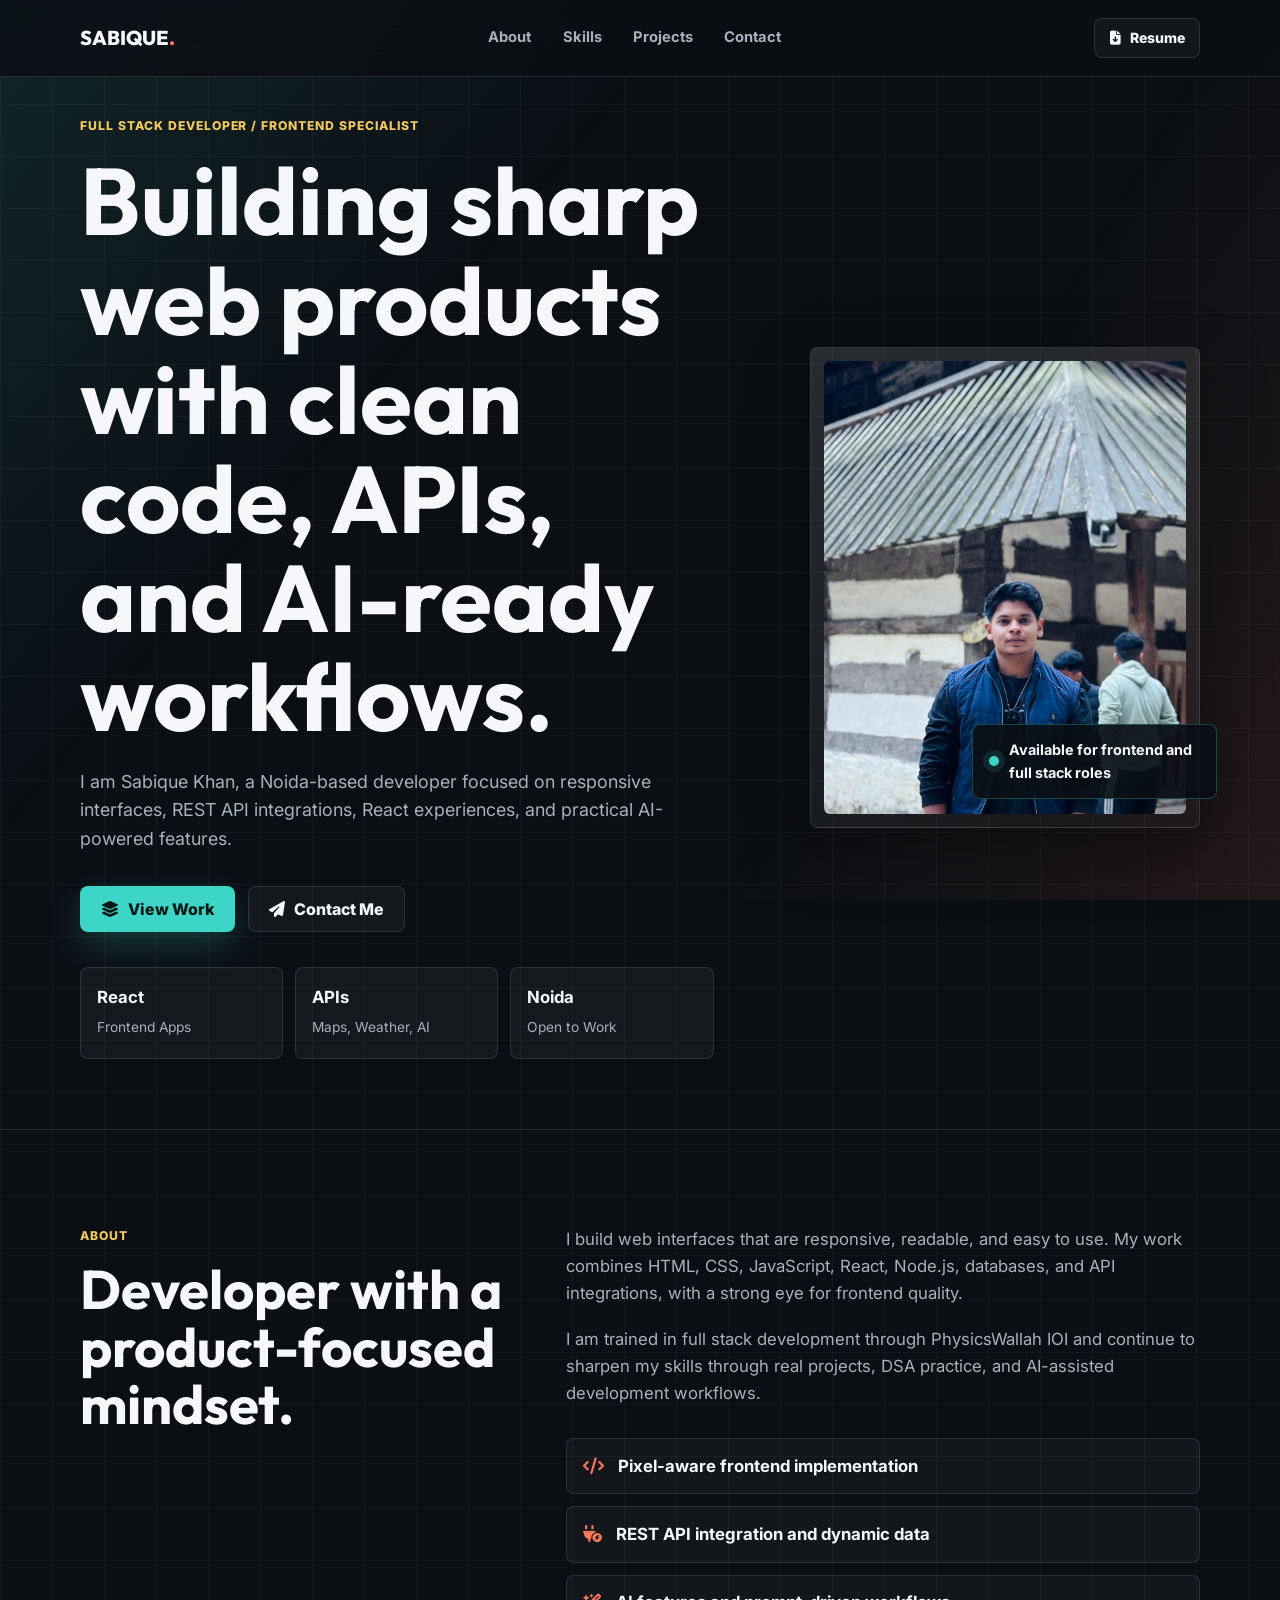
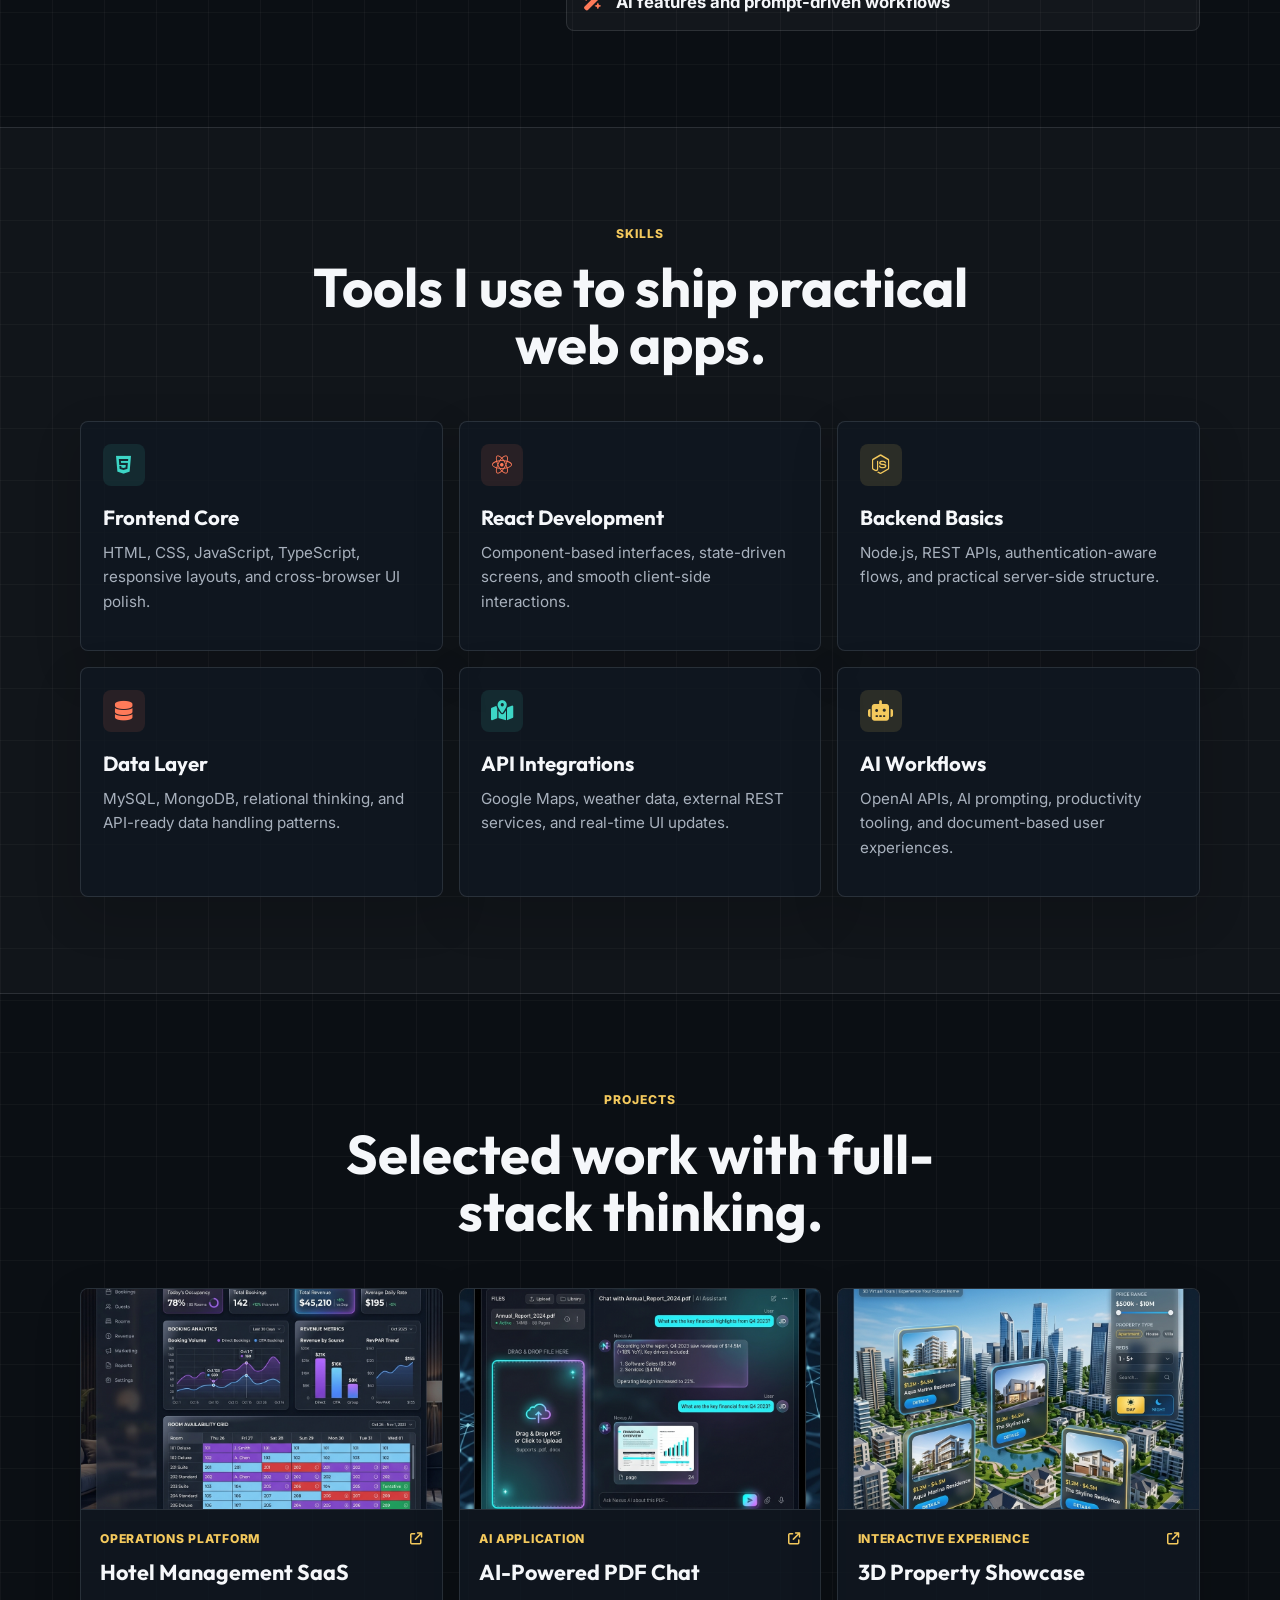
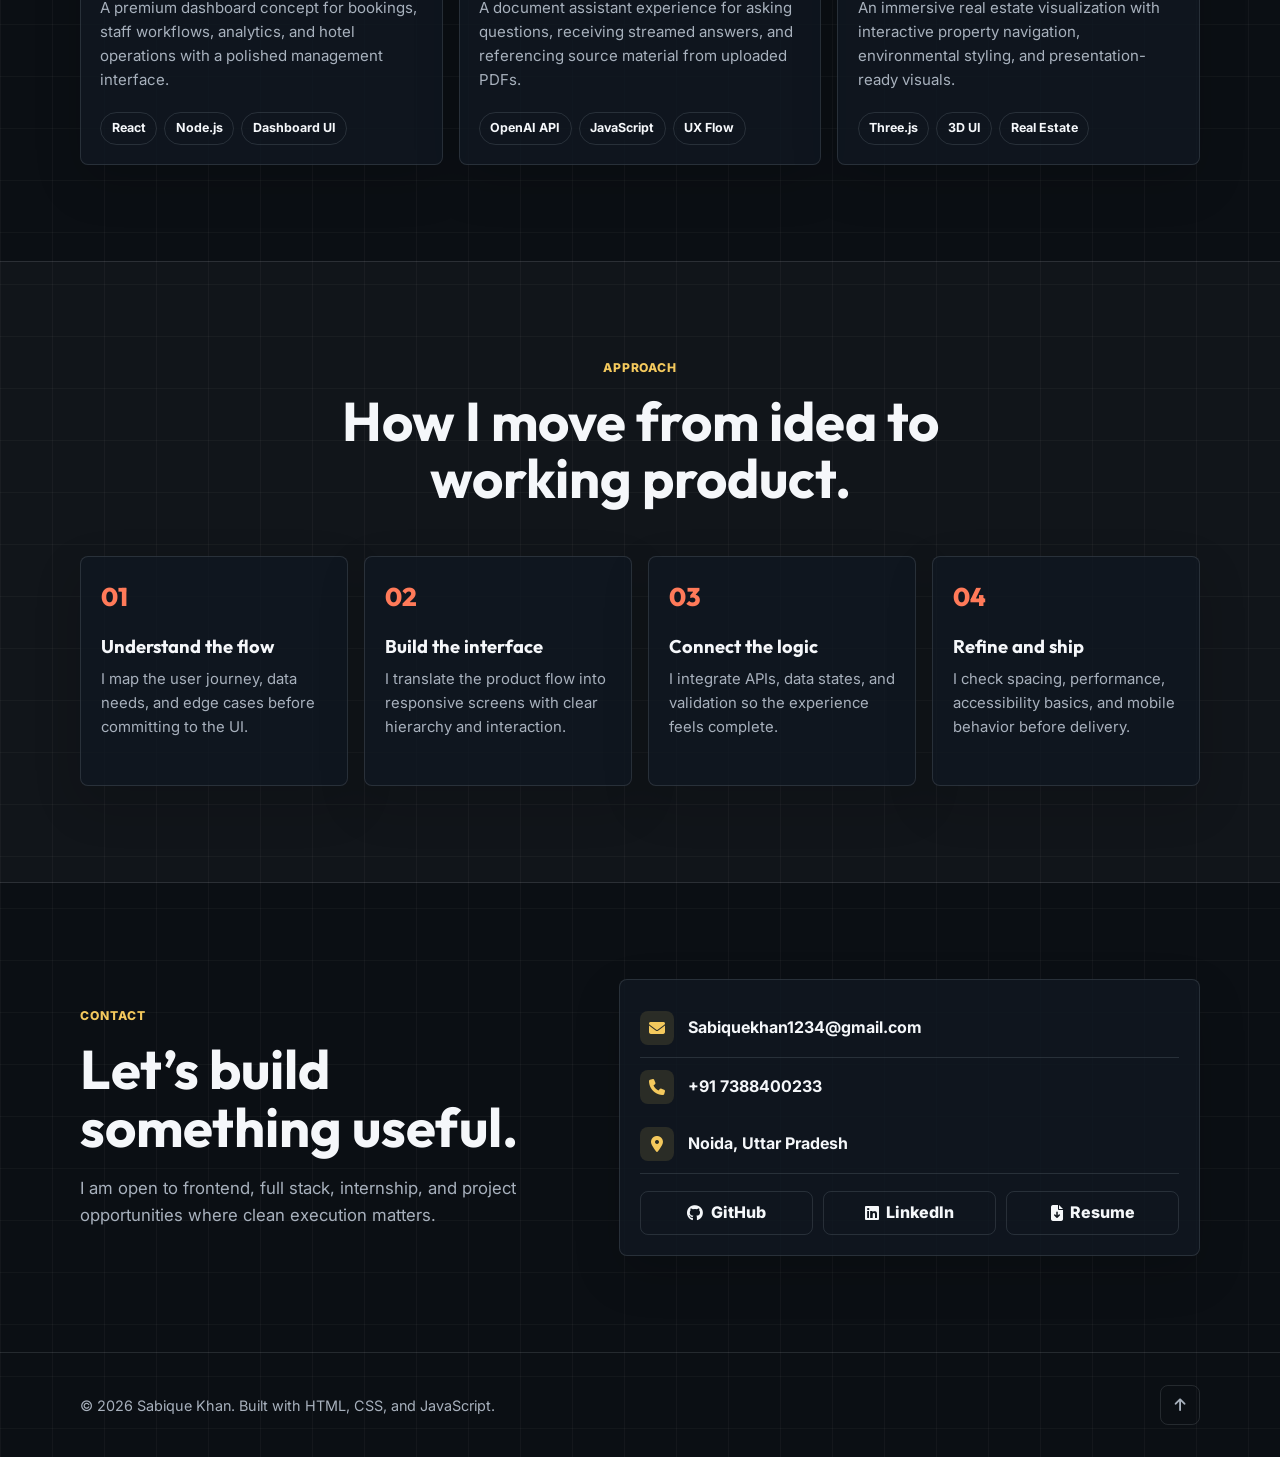
==== commit d2342c48: "Initial commit" ====
--- a/index.html
+++ b/index.html
@@ -55,7 +55,7 @@
                             <i class="fa-solid fa-layer-group"></i>
                             View Work
                         </a>
-                        <a href="mailto:Sabiquekhan12344@gmail.com" class="btn btn-outline">
+                        <a href="mailto:Sabiquekhan1234@gmail.com" class="btn btn-outline">
                             <i class="fa-solid fa-paper-plane"></i>
                             Contact Me
                         </a>
@@ -284,7 +284,7 @@
                 <div class="contact-panel">
                     <a href="mailto:Sabiquekhan12344@gmail.com" class="contact-row">
                         <i class="fa-solid fa-envelope"></i>
-                        <span>Sabiquekhan12344@gmail.com</span>
+                        <span>Sabiquekhan1234@gmail.com</span>
                     </a>
                     <a href="tel:+917388400233" class="contact-row">
                         <i class="fa-solid fa-phone"></i>
